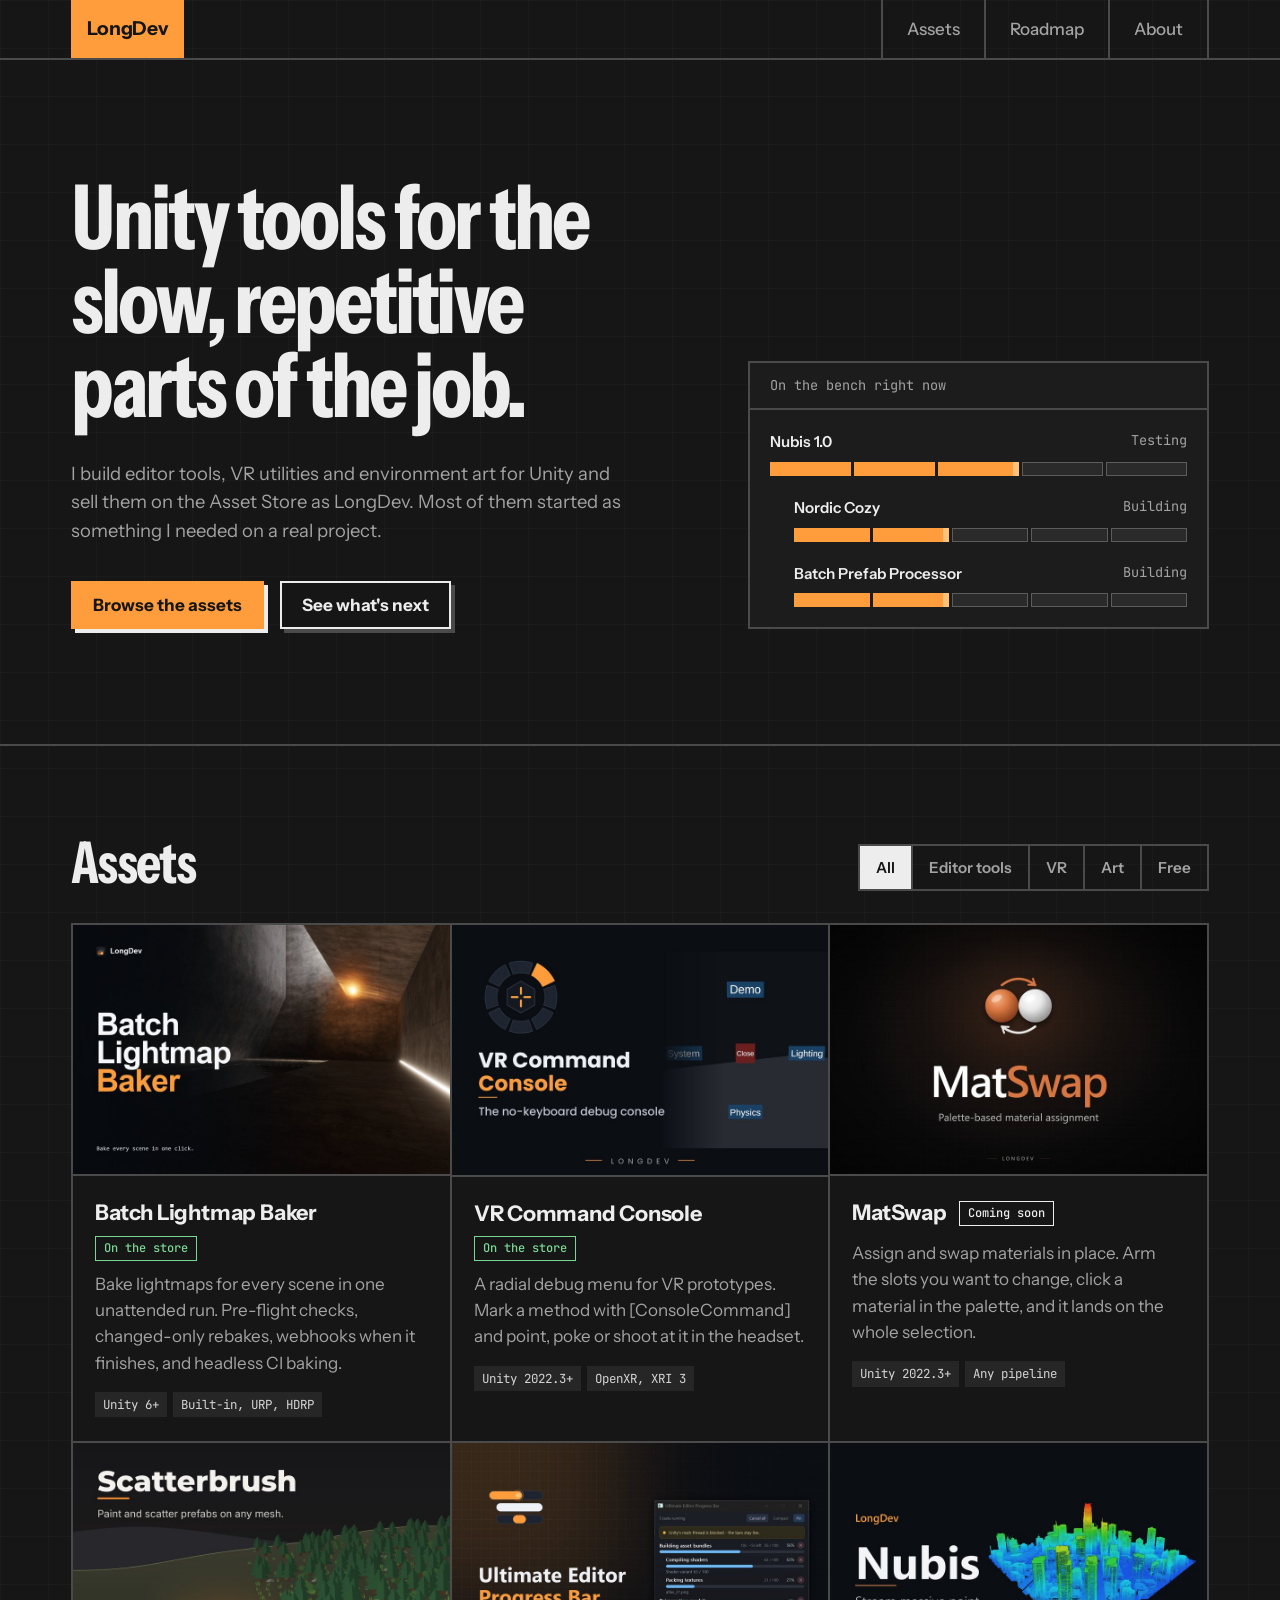
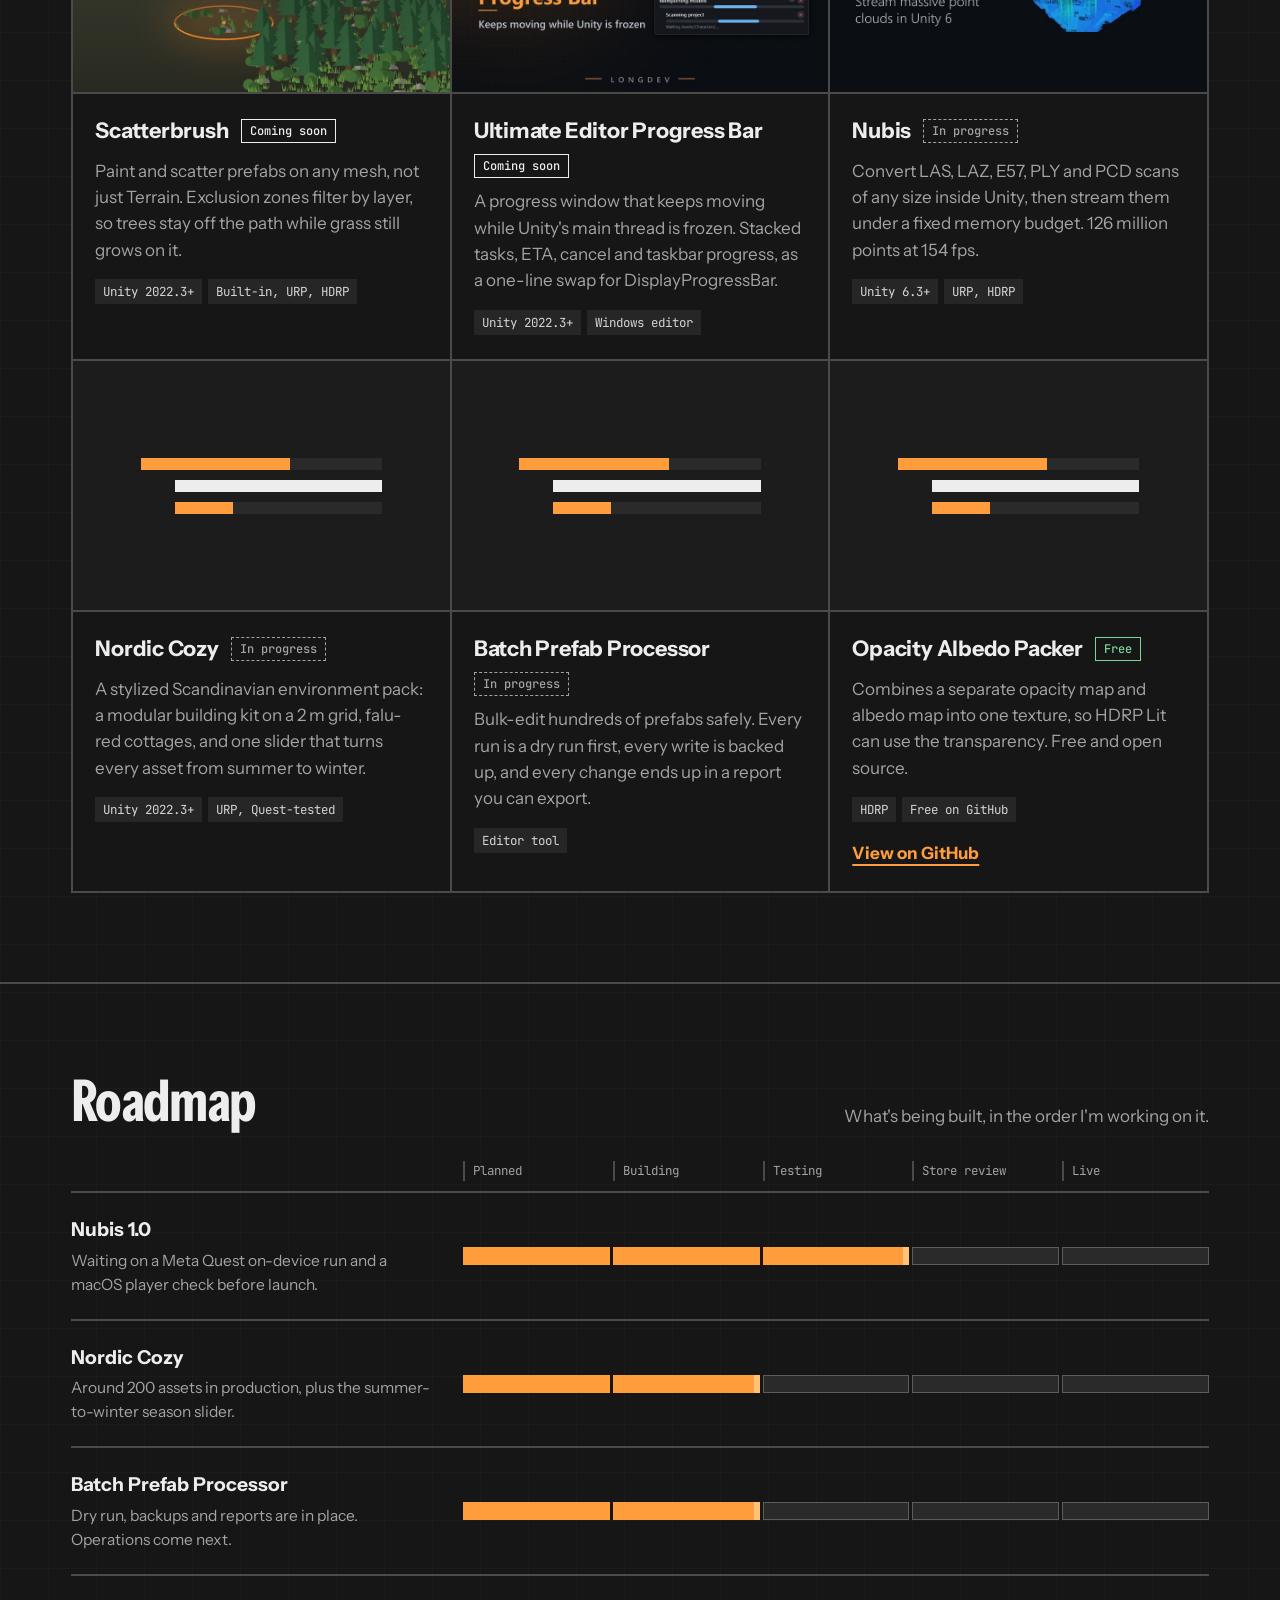
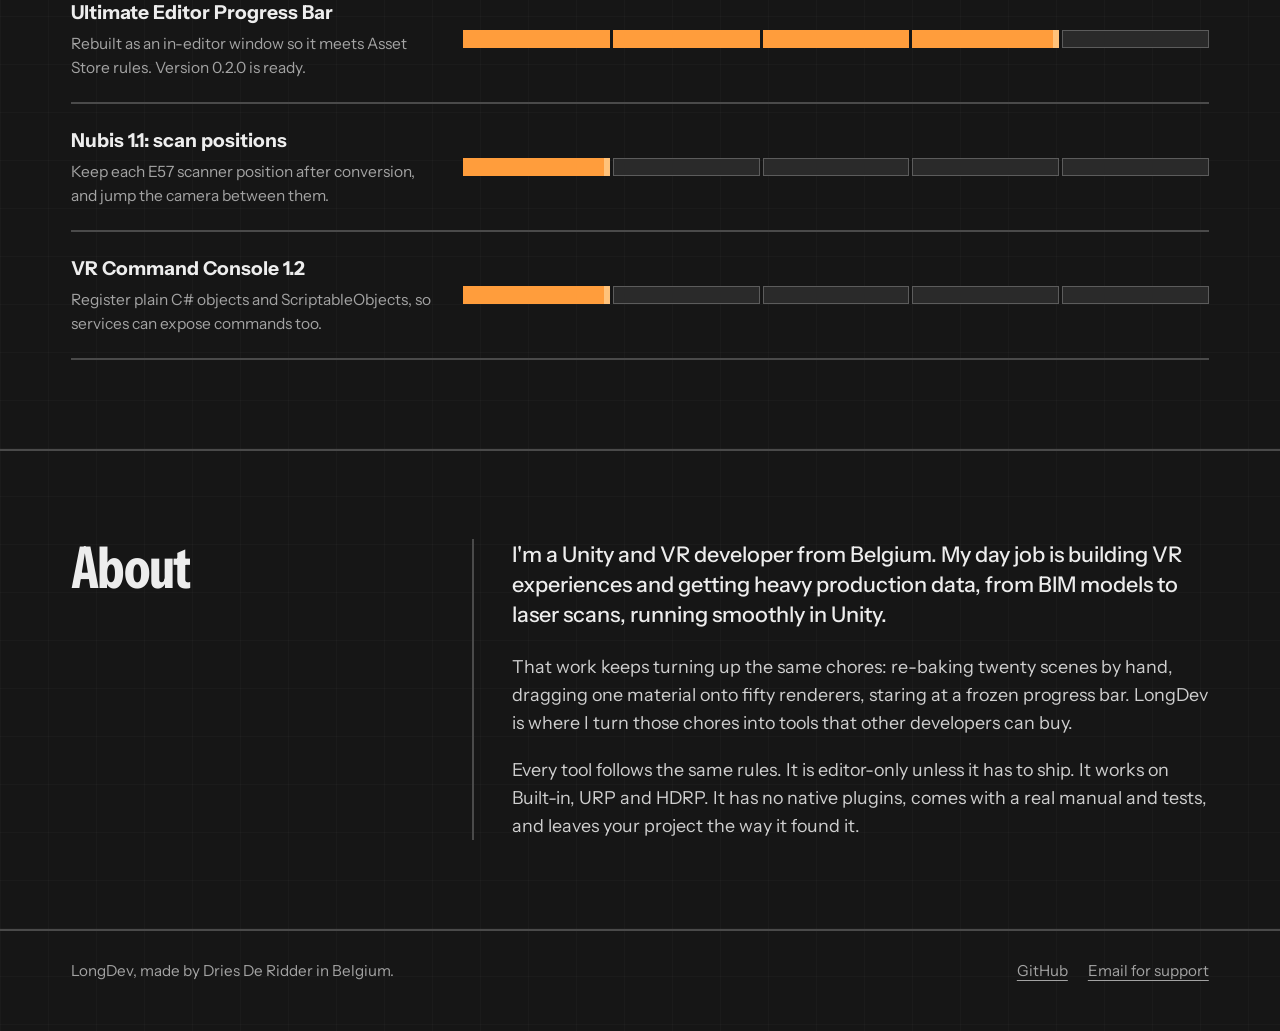
==== index.html @ 0cbc9fb1 "Brutalist restyle: neutral greys, hard edges, fainter grid - Background from blue-black to neutral d" ====
<!doctype html>
<html lang="en">
<head>
  <meta charset="utf-8">
  <meta name="viewport" content="width=device-width, initial-scale=1">
  <title>LongDev, Unity tools by Dries De Ridder</title>
  <meta name="description" content="Unity editor tools, VR utilities and environment art by Dries De Ridder, published on the Unity Asset Store as LongDev.">
  <meta name="theme-color" content="#161616">
  <meta property="og:title" content="LongDev">
  <meta property="og:description" content="Unity tools for the slow, repetitive parts of the job.">
  <meta property="og:image" content="img/batch-lightmap-baker.jpg">
  <link rel="icon" href="favicon.svg" type="image/svg+xml">
  <link rel="preconnect" href="https://fonts.googleapis.com">
  <link rel="preconnect" href="https://fonts.gstatic.com" crossorigin>
  <link href="https://fonts.googleapis.com/css2?family=Instrument+Sans:wdth,wght@75..100,400..700&family=JetBrains+Mono:wght@400;500&display=swap" rel="stylesheet">
  <link rel="stylesheet" href="styles.css">
</head>
<body>
  <a class="skip" href="#assets">Skip to assets</a>

  <header class="top">
    <div class="top-inner">
      <a class="wordmark" href="#">LongDev</a>
      <nav aria-label="Sections">
        <a href="#assets">Assets</a>
        <a href="#roadmap">Roadmap</a>
        <a href="#about">About</a>
      </nav>
    </div>
  </header>

  <main>
    <section class="hero">
      <div class="hero-text">
        <h1 id="tagline"></h1>
        <p class="intro" id="intro"></p>
        <div class="hero-links" id="hero-links"></div>
      </div>
      <figure class="now" aria-labelledby="now-title">
        <figcaption id="now-title">On the bench right now</figcaption>
        <ol class="bars" id="now-bars"></ol>
      </figure>
    </section>

    <section id="assets" class="block">
      <div class="block-head">
        <h2>Assets</h2>
        <div class="filters" role="group" aria-label="Filter assets" id="filters"></div>
      </div>
      <ul class="grid" id="asset-grid"></ul>
    </section>

    <section id="roadmap" class="block">
      <div class="block-head">
        <h2>Roadmap</h2>
        <p class="block-note">What's being built, in the order I'm working on it.</p>
      </div>
      <ol class="stage-scale" id="stage-scale" aria-hidden="true"></ol>
      <ol class="roadmap" id="roadmap-list"></ol>
    </section>

    <section id="about" class="block about">
      <h2>About</h2>
      <div class="about-body" id="about-body"></div>
    </section>
  </main>

  <footer class="foot">
    <div class="foot-inner">
      <p id="foot-text"></p>
      <div id="foot-links" class="foot-links"></div>
    </div>
  </footer>

  <script src="data.js"></script>
  <script src="main.js"></script>
</body>
</html>
---- styles.css ----
/* LongDev — brutalist pass: neutral greys, hard edges, structure you can see.
   Orange is kept for actions and progress only. */
:root {
  color-scheme: dark; /* dark-only by design: the whole LongDev brand is dark */

  --bg: #161616;
  --surface: #1c1c1c;
  --chip: #262626;
  --line: #4a4a4a;      /* structural 2px lines, 2.0:1 */
  --track: #2a2a2a;     /* empty stage segment */
  --seg-edge: #5c5c5c;  /* its outline, 2.7:1 */
  --text: #ededed;      /* 15.5:1 */
  --muted: #a3a3a3;     /* 7.2:1 */
  --orange: #ff9d3c;    /* 8.7:1 */
  --orange-head: #ffc27a;
  --green: #7ad694;

  --font: "Instrument Sans", "Segoe UI", system-ui, sans-serif;
  --mono: "JetBrains Mono", ui-monospace, Consolas, monospace;
  --rule: 2px solid var(--line);
  --measure: 62ch;
  --gutter: clamp(16px, 4vw, 56px);
  --max: 1240px;
}

*, *::before, *::after { box-sizing: border-box; border-radius: 0; }

html { scroll-behavior: smooth; overflow-x: clip; }
@media (prefers-reduced-motion: reduce) { html { scroll-behavior: auto; } }

body {
  margin: 0;
  background-color: var(--bg);
  /* the editor grid, barely there */
  background-image:
    linear-gradient(to right, rgba(255, 255, 255, .022) 1px, transparent 1px),
    linear-gradient(to bottom, rgba(255, 255, 255, .022) 1px, transparent 1px);
  background-size: 48px 48px;
  color: var(--text);
  font-family: var(--font);
  font-size: 1.0625rem;
  line-height: 1.55;
  -webkit-font-smoothing: antialiased;
}

a { color: inherit; }
a:focus-visible, button:focus-visible {
  outline: 3px solid var(--orange);
  outline-offset: 3px;
}

.skip {
  position: absolute; left: -9999px; top: 8px;
  background: var(--orange); color: var(--bg); padding: 8px 12px; font-weight: 700;
}
.skip:focus { left: 8px; z-index: 10; }

/* ---------- header ---------- */
.top {
  border-bottom: var(--rule);
}
.top-inner {
  max-width: var(--max);
  margin: 0 auto;
  padding: 0 var(--gutter);
  display: flex; align-items: stretch; justify-content: space-between;
}
.wordmark {
  display: flex; align-items: center;
  padding: 14px 16px;
  background: var(--orange);
  color: var(--bg);
  font-weight: 700;
  font-size: 1.2rem;
  text-decoration: none;
  letter-spacing: -.01em;
}
.top nav { display: flex; }
.top nav a {
  display: flex; align-items: center;
  padding: 0 clamp(12px, 2.2vw, 24px);
  min-height: 52px;
  border-left: var(--rule);
  text-decoration: none;
  color: var(--muted);
  font-weight: 500;
}
.top nav a:last-child { border-right: var(--rule); }
.top nav a:hover { color: var(--bg); background: var(--text); }

/* ---------- hero ---------- */
.hero {
  max-width: var(--max);
  margin: 0 auto;
  padding: clamp(48px, 9vw, 120px) var(--gutter) clamp(56px, 9vw, 120px);
  display: grid;
  grid-template-columns: minmax(0, 1.3fr) minmax(0, 1fr);
  gap: clamp(32px, 6vw, 88px);
  align-items: end;
}
.hero h1 {
  margin: 0;
  font-size: clamp(2.8rem, 7vw, 6rem);
  line-height: .94;
  font-weight: 700;
  font-stretch: 75%;
  letter-spacing: -.035em;
  max-width: 12ch;
}
.intro {
  margin: 32px 0 0;
  max-width: 46ch;
  color: var(--muted);
  font-size: 1.15rem;
}
.hero-links { display: flex; flex-wrap: wrap; gap: 16px; margin-top: 36px; }

.btn {
  display: inline-flex; align-items: center;
  min-height: 48px;
  padding: 0 20px;
  font-weight: 700;
  text-decoration: none;
  border: 2px solid var(--text);
  color: var(--text);
  background: var(--bg);
  box-shadow: 4px 4px 0 var(--line);
  transition: transform .08s, box-shadow .08s;
}
.btn.primary { background: var(--orange); border-color: var(--orange); color: var(--bg); box-shadow: 4px 4px 0 var(--text); }
.btn:hover { transform: translate(-2px, -2px); box-shadow: 6px 6px 0 var(--line); }
.btn.primary:hover { box-shadow: 6px 6px 0 var(--text); }
.btn:active { transform: translate(4px, 4px); box-shadow: 0 0 0 var(--line); }
@media (prefers-reduced-motion: reduce) { .btn { transition: none; } }

/* "On the bench" panel */
.now {
  margin: 0;
  border: var(--rule);
  background: var(--surface);
}
.now figcaption {
  padding: 12px 20px;
  border-bottom: var(--rule);
  font-family: var(--mono);
  font-size: .85rem;
  color: var(--muted);
}
.bars { list-style: none; margin: 0; padding: 20px; display: grid; gap: 20px; }
.bars li { display: grid; gap: 8px; }
.bars .row { display: flex; justify-content: space-between; gap: 12px; font-size: .95rem; }
.bars .row span:first-child { font-weight: 600; }
.bars .row span:last-child { color: var(--muted); white-space: nowrap; font-family: var(--mono); font-size: .85rem; }
.bars li:nth-child(n+2) { padding-left: 24px; } /* parent + indented children, like the brand mark */

/* continuous bar, placeholder art only */
.track {
  position: relative;
  height: 14px;
  background: var(--track);
  overflow: hidden;
}
.fill {
  position: absolute; inset: 0 auto 0 0;
  width: var(--p, 0%);
  background: var(--orange);
}
.fill.done { background: var(--text); }

/* segmented stage bar: one block per roadmap stage */
.seg {
  display: grid;
  grid-template-columns: repeat(var(--stages, 5), 1fr);
  gap: 3px;
  height: 14px;
}
.seg i {
  position: relative;
  background: var(--track);
  box-shadow: inset 0 0 0 1px var(--seg-edge);
}
.seg i.on { background: var(--orange); box-shadow: none; }
.seg i.current::after { /* the bright head on the stage being worked on */
  content: "";
  position: absolute; right: 0; top: 0; bottom: 0;
  width: 6px;
  background: var(--orange-head);
}
.seg.done i { background: var(--text); }
.seg.done i::after { display: none; }

@media (prefers-reduced-motion: no-preference) {
  /* the one orchestrated moment: hero segments switch on in order */
  .now .seg i.on { animation: seg-on .01s step-end backwards; animation-delay: calc(var(--i) * 160ms + .2s); }
  .now li:nth-child(2) .seg i.on { animation-delay: calc(var(--i) * 160ms + .35s); }
  .now li:nth-child(3) .seg i.on { animation-delay: calc(var(--i) * 160ms + .5s); }
  @keyframes seg-on { from { background: var(--track); box-shadow: inset 0 0 0 1px var(--seg-edge); } }
}

/* ---------- section blocks ---------- */
.block {
  max-width: var(--max);
  margin: 0 auto;
  padding: clamp(48px, 7vw, 96px) var(--gutter);
  position: relative;
}
.block::before { /* full-bleed rule, like the header and footer */
  content: "";
  position: absolute; top: 0; left: 50%;
  width: 100vw; transform: translateX(-50%);
  border-top: var(--rule);
}
.block-head {
  display: flex; flex-wrap: wrap; align-items: end; justify-content: space-between;
  gap: 16px 32px;
  margin-bottom: 32px;
}
.block h2 {
  margin: 0;
  font-size: clamp(2.2rem, 5vw, 3.6rem);
  font-weight: 700;
  font-stretch: 75%;
  letter-spacing: -.03em;
  line-height: 1;
}
.block-note { margin: 0; color: var(--muted); max-width: 46ch; }

/* filters: a segmented row of hard cells */
.filters { display: flex; flex-wrap: wrap; border: var(--rule); }
.filters button {
  font: inherit; font-size: .95rem; font-weight: 600;
  color: var(--muted);
  background: transparent;
  border: 0;
  border-left: var(--rule);
  padding: 10px 16px;
  cursor: pointer;
}
.filters button:first-child { border-left: 0; }
.filters button:hover { color: var(--text); background: var(--surface); }
.filters button[aria-pressed="true"] { color: var(--bg); background: var(--text); }

/* ---------- asset grid: one table of cells with shared lines ---------- */
.grid {
  list-style: none; margin: 0; padding: 0;
  display: grid;
  grid-template-columns: repeat(auto-fill, minmax(min(100%, 340px), 1fr));
  border-top: var(--rule);
  border-left: var(--rule);
}
.asset {
  display: flex; flex-direction: column;
  border-right: var(--rule);
  border-bottom: var(--rule);
  background: var(--bg);
}
.asset[hidden] { display: none; }
.shot {
  aspect-ratio: 3 / 2;
  overflow: hidden;
  border-bottom: var(--rule);
  background: var(--surface);
}
.shot img { width: 100%; height: 100%; object-fit: cover; display: block; }

.shot.blank {
  display: grid; grid-template-columns: 1fr; align-content: center; gap: 10px;
  padding: 0 18%;
}
.shot.blank .track { height: 12px; }
.shot.blank .track:nth-child(n+2) { margin-left: 14%; }

.asset-body { padding: 20px 22px 24px; display: flex; flex-direction: column; flex: 1; }
.asset h3 {
  margin: 0;
  font-size: 1.35rem;
  font-weight: 700;
  letter-spacing: -.01em;
  display: flex; flex-wrap: wrap; align-items: center; gap: 6px 12px;
}
.status {
  font-family: var(--mono);
  font-size: .75rem; font-weight: 500; letter-spacing: 0;
  padding: 2px 8px;
  border: 1.5px solid currentColor;
}
.status.live, .status.free { color: var(--green); }
.status.soon { color: var(--text); }
.status.building { color: var(--muted); border-style: dashed; }

.asset p { margin: 10px 0 0; color: var(--muted); max-width: var(--measure); }
.facts { list-style: none; margin: 16px 0 0; padding: 0; display: flex; flex-wrap: wrap; gap: 6px; }
.facts li {
  font-family: var(--mono);
  font-size: .78rem;
  padding: 3px 8px;
  background: var(--chip);
  color: #d4d4d4;
}
.asset .go {
  margin-top: auto;
  padding-top: 18px;
  align-self: flex-start;
  color: var(--orange);
  font-weight: 700;
  text-decoration: underline;
  text-decoration-thickness: 2px;
  text-underline-offset: 5px;
}
.asset .go:hover { color: var(--orange-head); }

/* ---------- roadmap ---------- */
.stage-scale, .roadmap { list-style: none; margin: 0; padding: 0; }
.stage-scale {
  display: grid;
  grid-template-columns: repeat(var(--stages, 5), 1fr);
  gap: 3px; /* matches .seg so labels sit over their blocks */
  margin-left: calc(min(34%, 360px) + 32px);
  margin-bottom: 10px;
  font-family: var(--mono);
  color: var(--muted);
  font-size: .78rem;
}
.stage-scale li { border-left: var(--rule); padding-left: 8px; }

.roadmap { border-top: var(--rule); }
.roadmap li {
  display: grid;
  grid-template-columns: min(34%, 360px) 1fr;
  gap: 8px 32px;
  align-items: center;
  padding: 22px 0;
  border-bottom: var(--rule);
}
.roadmap h3 { margin: 0; font-size: 1.2rem; font-weight: 700; }
.roadmap p { margin: 4px 0 0; color: var(--muted); font-size: .97rem; max-width: 48ch; }
.roadmap .stage-label { display: none; font-family: var(--mono); color: var(--orange); font-size: .85rem; }
.roadmap .seg { height: 18px; }

/* ---------- about ---------- */
.about { display: grid; grid-template-columns: minmax(0, 1fr) minmax(0, 2fr); gap: 32px; }
.about-body { border-left: var(--rule); padding-left: clamp(20px, 3vw, 40px); }
.about-body p { margin: 0 0 1.1em; max-width: var(--measure); color: #cfcfcf; font-size: 1.12rem; }
.about-body p:first-child { color: var(--text); font-size: 1.35rem; line-height: 1.4; font-weight: 500; }
.about-body p:last-child { margin-bottom: 0; }

/* ---------- footer ---------- */
.foot { border-top: var(--rule); }
.foot-inner {
  max-width: var(--max);
  margin: 0 auto;
  padding: 28px var(--gutter) 48px;
  display: flex; flex-wrap: wrap; justify-content: space-between; gap: 16px;
  color: var(--muted); font-size: .95rem;
}
.foot p { margin: 0; }
.foot-links { display: flex; flex-wrap: wrap; gap: 20px; }
.foot-links a { text-decoration: underline; text-underline-offset: 4px; }
.foot-links a:hover { color: var(--text); }

/* ---------- small screens ---------- */
@media (max-width: 860px) {
  .hero { grid-template-columns: 1fr; align-items: start; }
  .about { grid-template-columns: 1fr; gap: 20px; }
  .about-body { border-left: 0; padding-left: 0; }
  .stage-scale { display: none; }
  .roadmap li { grid-template-columns: 1fr; }
  .roadmap .stage-label { display: block; margin-bottom: 6px; }
  .filters button { min-height: 44px; }
}
@media (max-width: 520px) {
  .wordmark { font-size: 1.05rem; }
  .top nav a { padding: 0 10px; font-size: .95rem; }
  .bars { padding: 16px; }
}

/* Increase Contrast */
@media (prefers-contrast: more) {
  :root {
    --line: #7a7a7a;      /* 4.2:1 */
    --seg-edge: #7a7a7a;
    --track: #333333;
    --muted: #c2c2c2;
  }
}
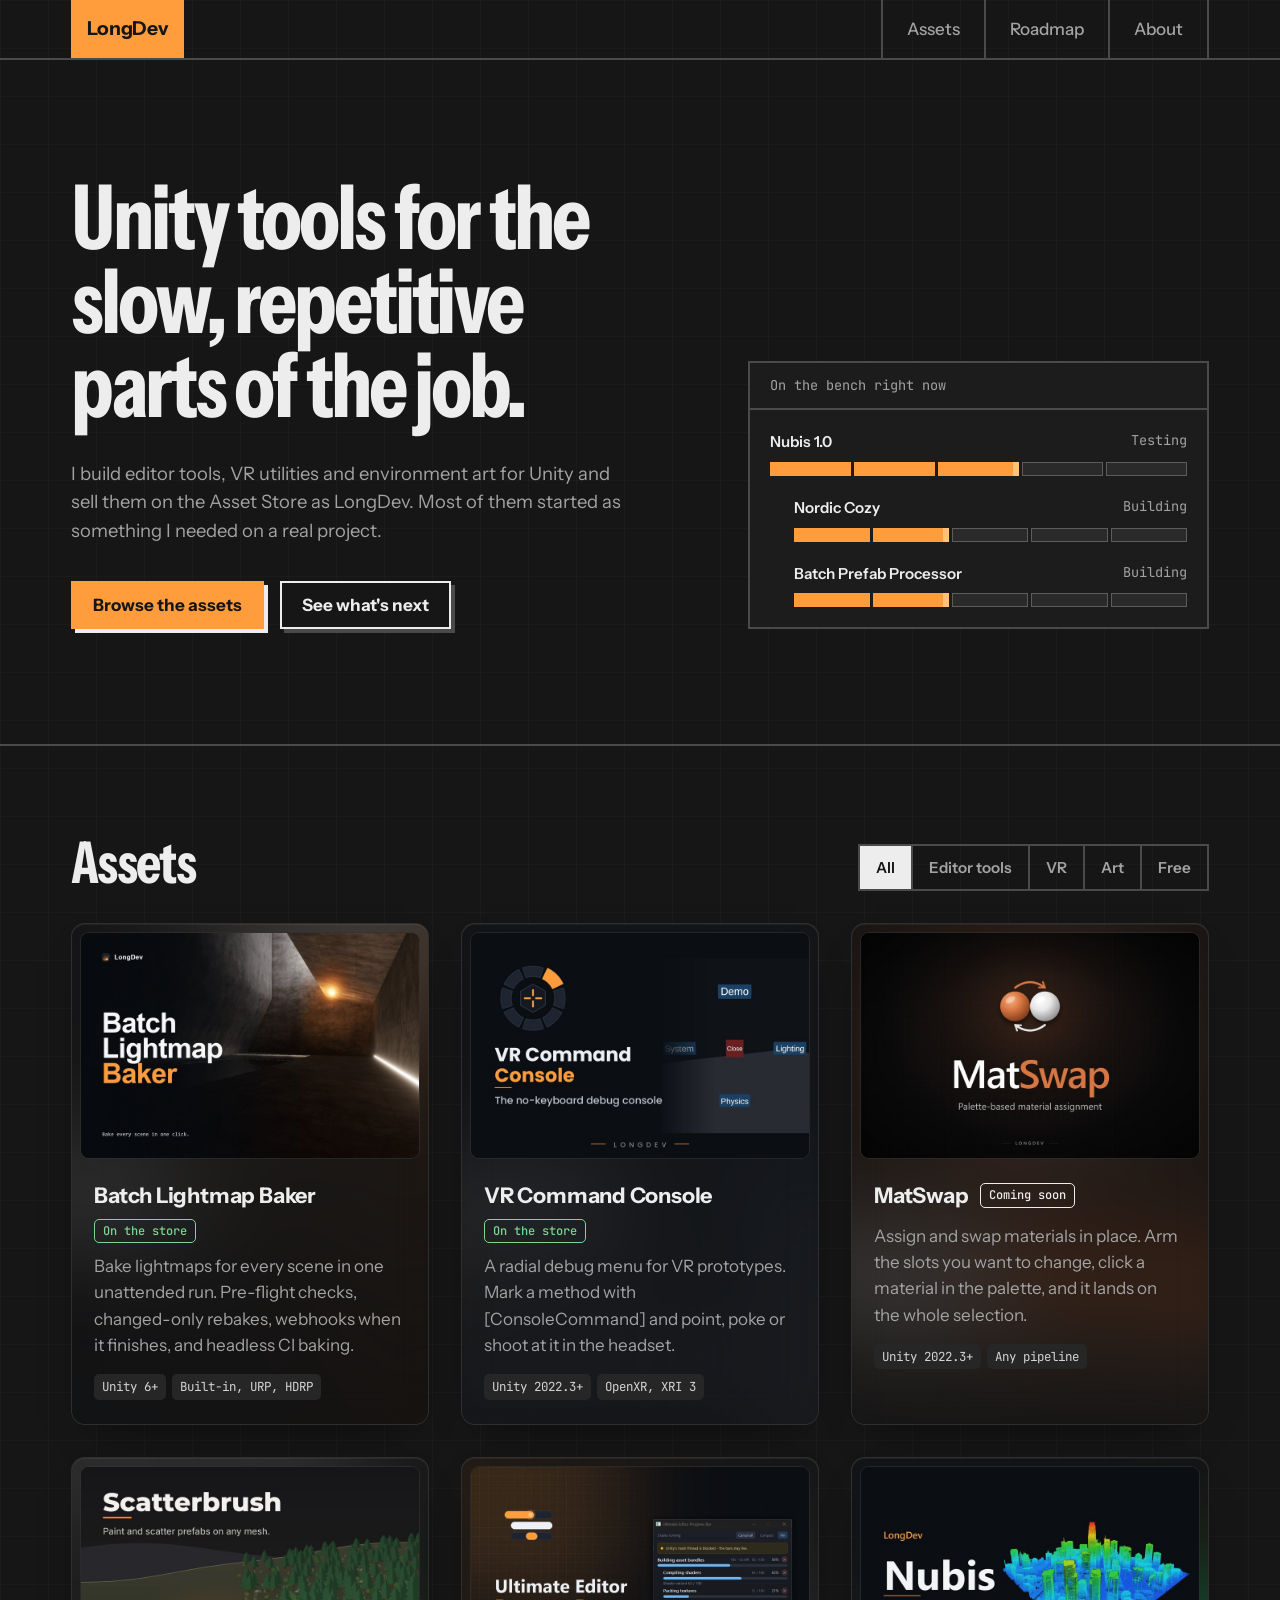
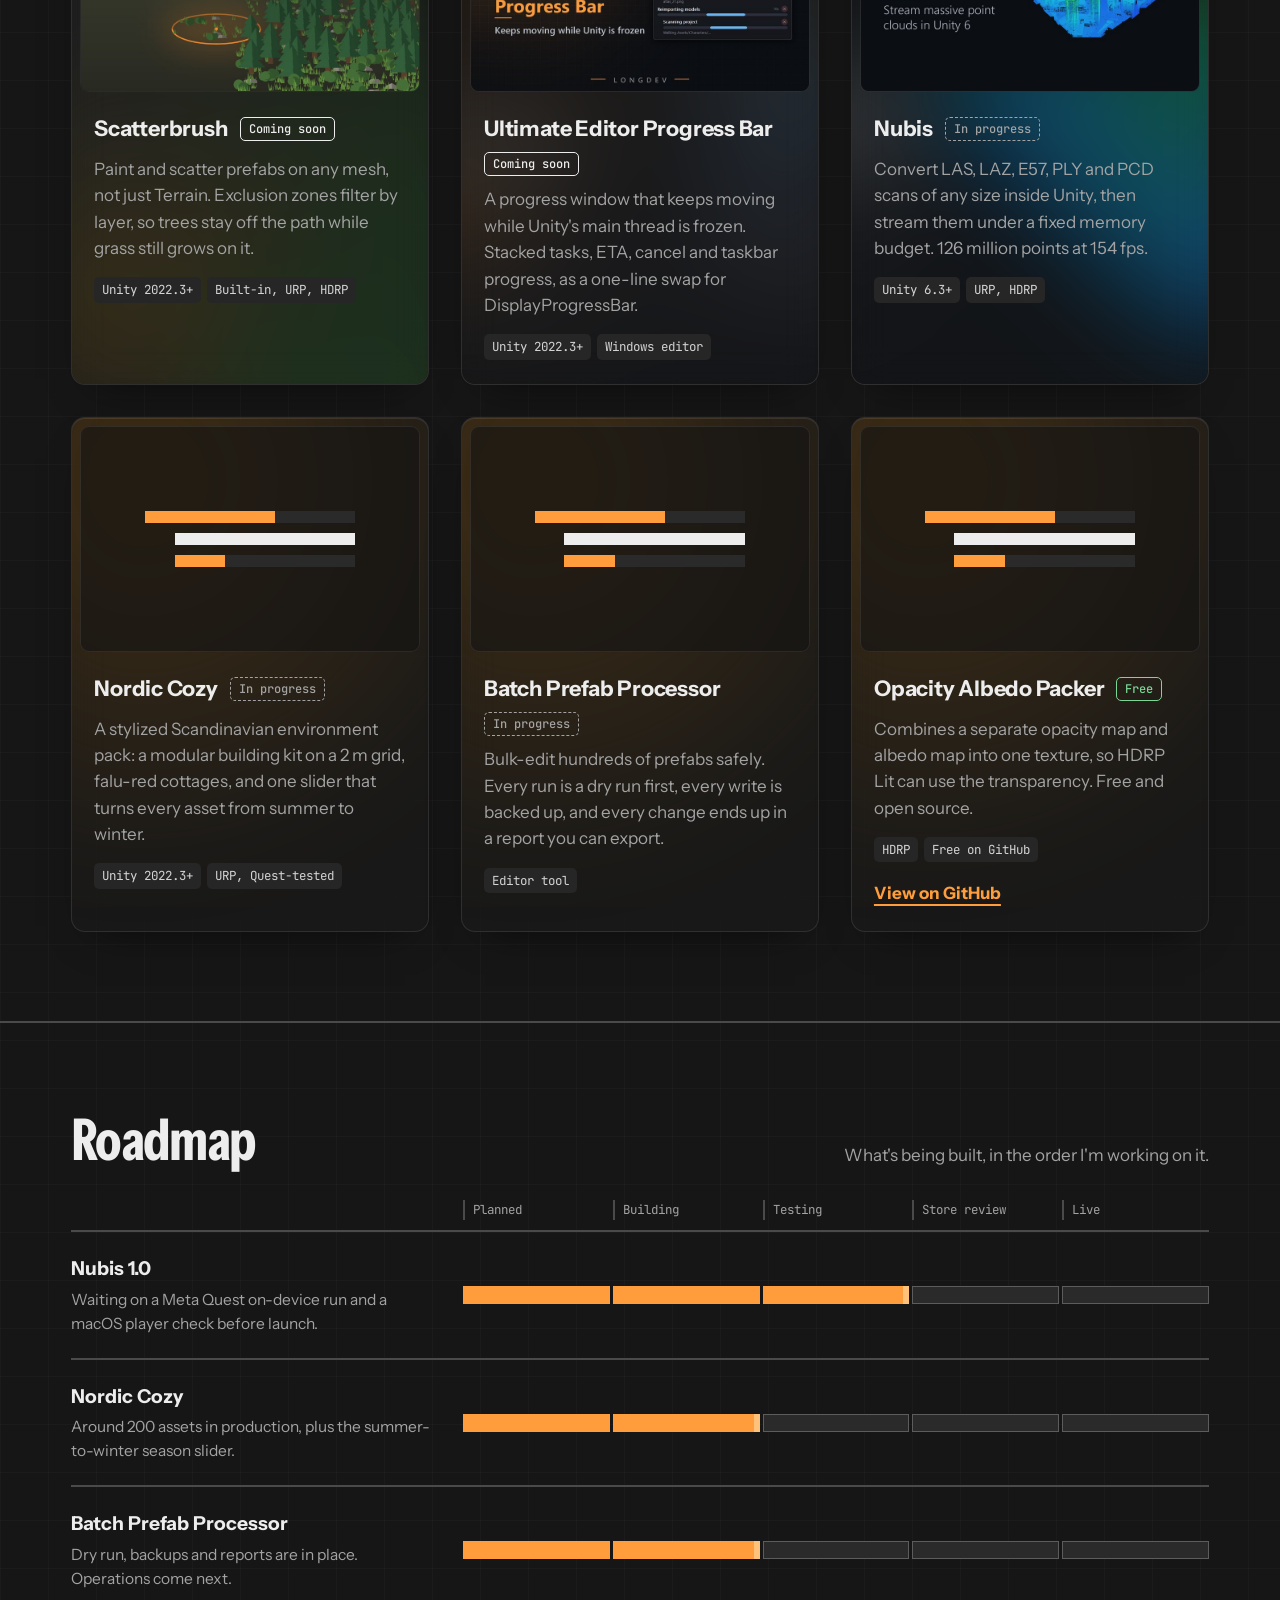
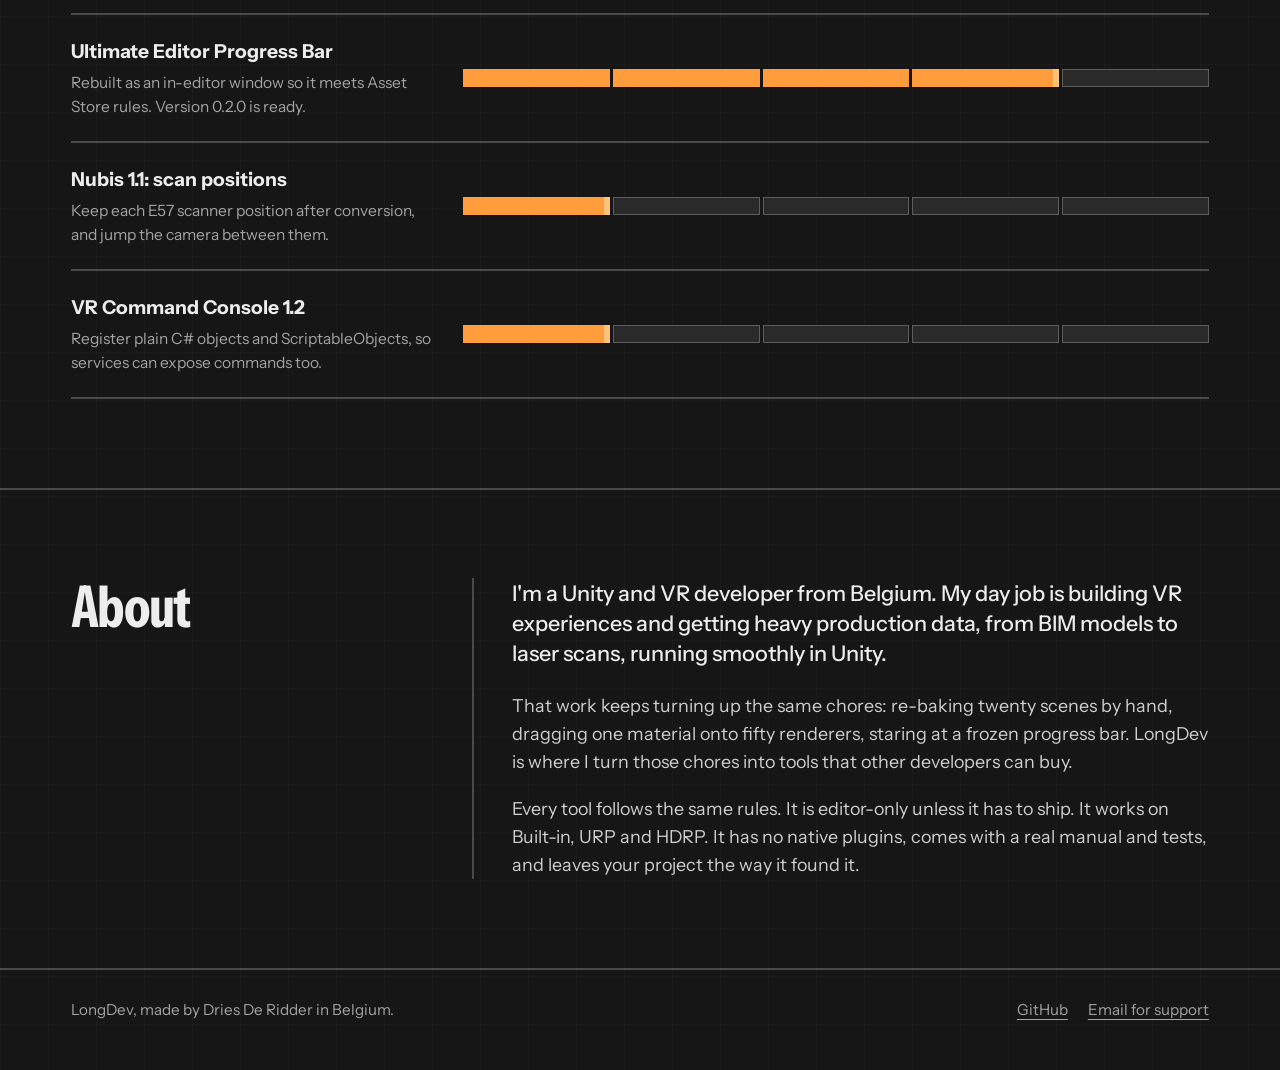
==== commit 12257e45: "Move to custom domain longdev-assets.com Adds the CNAME file, canonical URL and absolute Open Graph " ====
--- a/index.html
+++ b/index.html
@@ -8,7 +8,11 @@
   <meta name="theme-color" content="#161616">
   <meta property="og:title" content="LongDev">
   <meta property="og:description" content="Unity tools for the slow, repetitive parts of the job.">
-  <meta property="og:image" content="img/batch-lightmap-baker.jpg">
+  <meta property="og:type" content="website">
+  <meta property="og:url" content="https://longdev-assets.com/">
+  <meta property="og:image" content="https://longdev-assets.com/img/batch-lightmap-baker.jpg">
+  <meta name="twitter:card" content="summary_large_image">
+  <link rel="canonical" href="https://longdev-assets.com/">
   <link rel="icon" href="favicon.svg" type="image/svg+xml">
   <link rel="preconnect" href="https://fonts.googleapis.com">
   <link rel="preconnect" href="https://fonts.gstatic.com" crossorigin>
--- a/styles.css
+++ b/styles.css
@@ -240,26 +240,53 @@
 .filters button:hover { color: var(--text); background: var(--surface); }
 .filters button[aria-pressed="true"] { color: var(--bg); background: var(--text); }
 
-/* ---------- asset grid: one table of cells with shared lines ---------- */
+/* ---------- asset grid: glass cards with room between them ---------- */
 .grid {
   list-style: none; margin: 0; padding: 0;
   display: grid;
   grid-template-columns: repeat(auto-fill, minmax(min(100%, 340px), 1fr));
-  border-top: var(--rule);
-  border-left: var(--rule);
+  gap: clamp(20px, 2.6vw, 32px);
 }
 .asset {
+  position: relative;
+  isolation: isolate;
+  overflow: hidden;
   display: flex; flex-direction: column;
-  border-right: var(--rule);
-  border-bottom: var(--rule);
-  background: var(--bg);
-}
+  border-radius: 14px;
+  border: 1px solid rgba(255, 255, 255, .10);
+  background: rgba(28, 28, 28, .55);
+  -webkit-backdrop-filter: blur(18px) saturate(1.2);
+  backdrop-filter: blur(18px) saturate(1.2);
+  box-shadow:
+    inset 0 1px 0 rgba(255, 255, 255, .09),   /* lit top edge */
+    0 18px 40px -24px rgba(0, 0, 0, .7);
+}
+/* the glass picks up colour from the card's own art, blurred behind it */
+.asset::before {
+  content: "";
+  position: absolute; inset: -25%;
+  z-index: -1;
+  background: var(--art, radial-gradient(circle at 30% 25%, rgba(255, 157, 60, .45), transparent 60%)) center / cover no-repeat;
+  filter: blur(56px) saturate(1.5);
+  opacity: .4;
+}
+.asset .status, .asset .facts li { border-radius: 5px; }
 .asset[hidden] { display: none; }
 .shot {
   aspect-ratio: 3 / 2;
   overflow: hidden;
-  border-bottom: var(--rule);
-  background: var(--surface);
+  margin: 8px 8px 0;
+  border-radius: 9px;
+  border: 1px solid rgba(255, 255, 255, .08);
+  background: rgba(20, 20, 20, .6);
+}
+
+@media (prefers-reduced-transparency: reduce) {
+  .asset { background: var(--surface); -webkit-backdrop-filter: none; backdrop-filter: none; }
+  .asset::before { display: none; }
+}
+@media (prefers-contrast: more) {
+  .asset { border-color: var(--line); }
 }
 .shot img { width: 100%; height: 100%; object-fit: cover; display: block; }
 
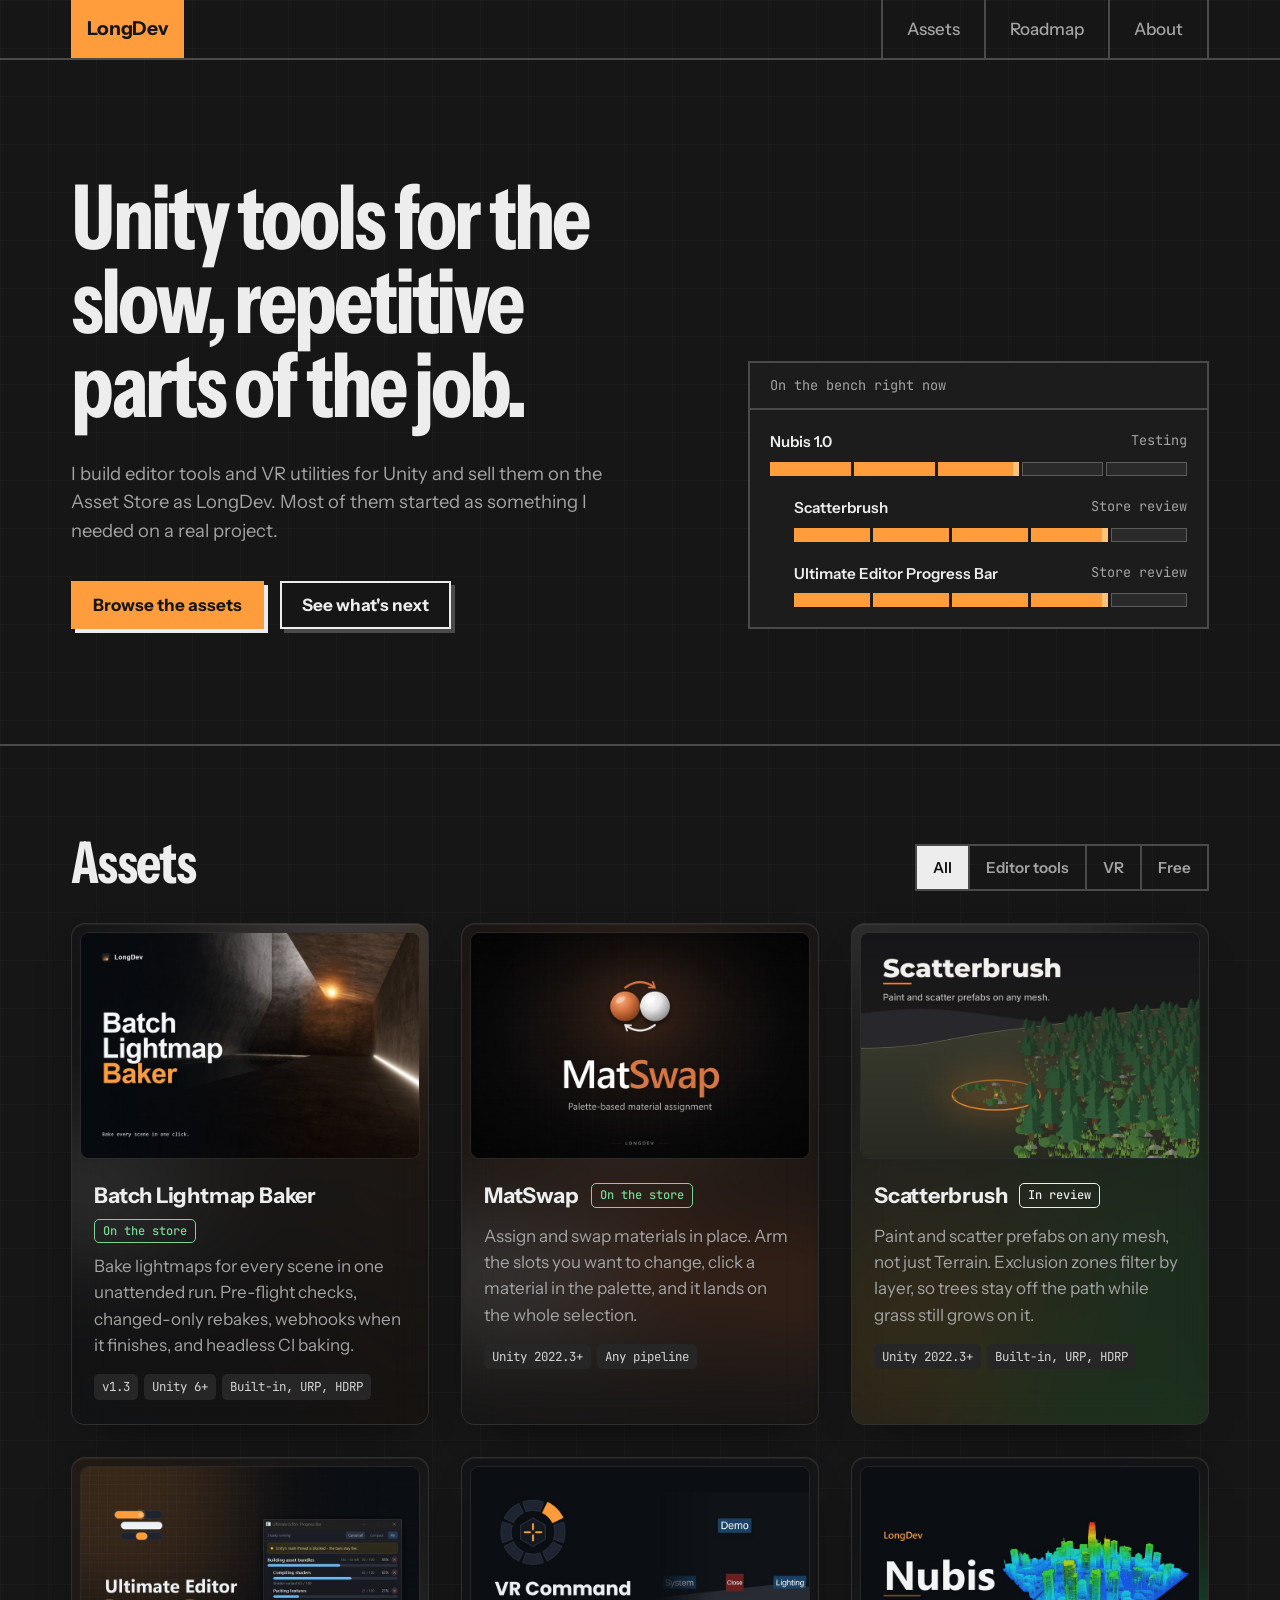
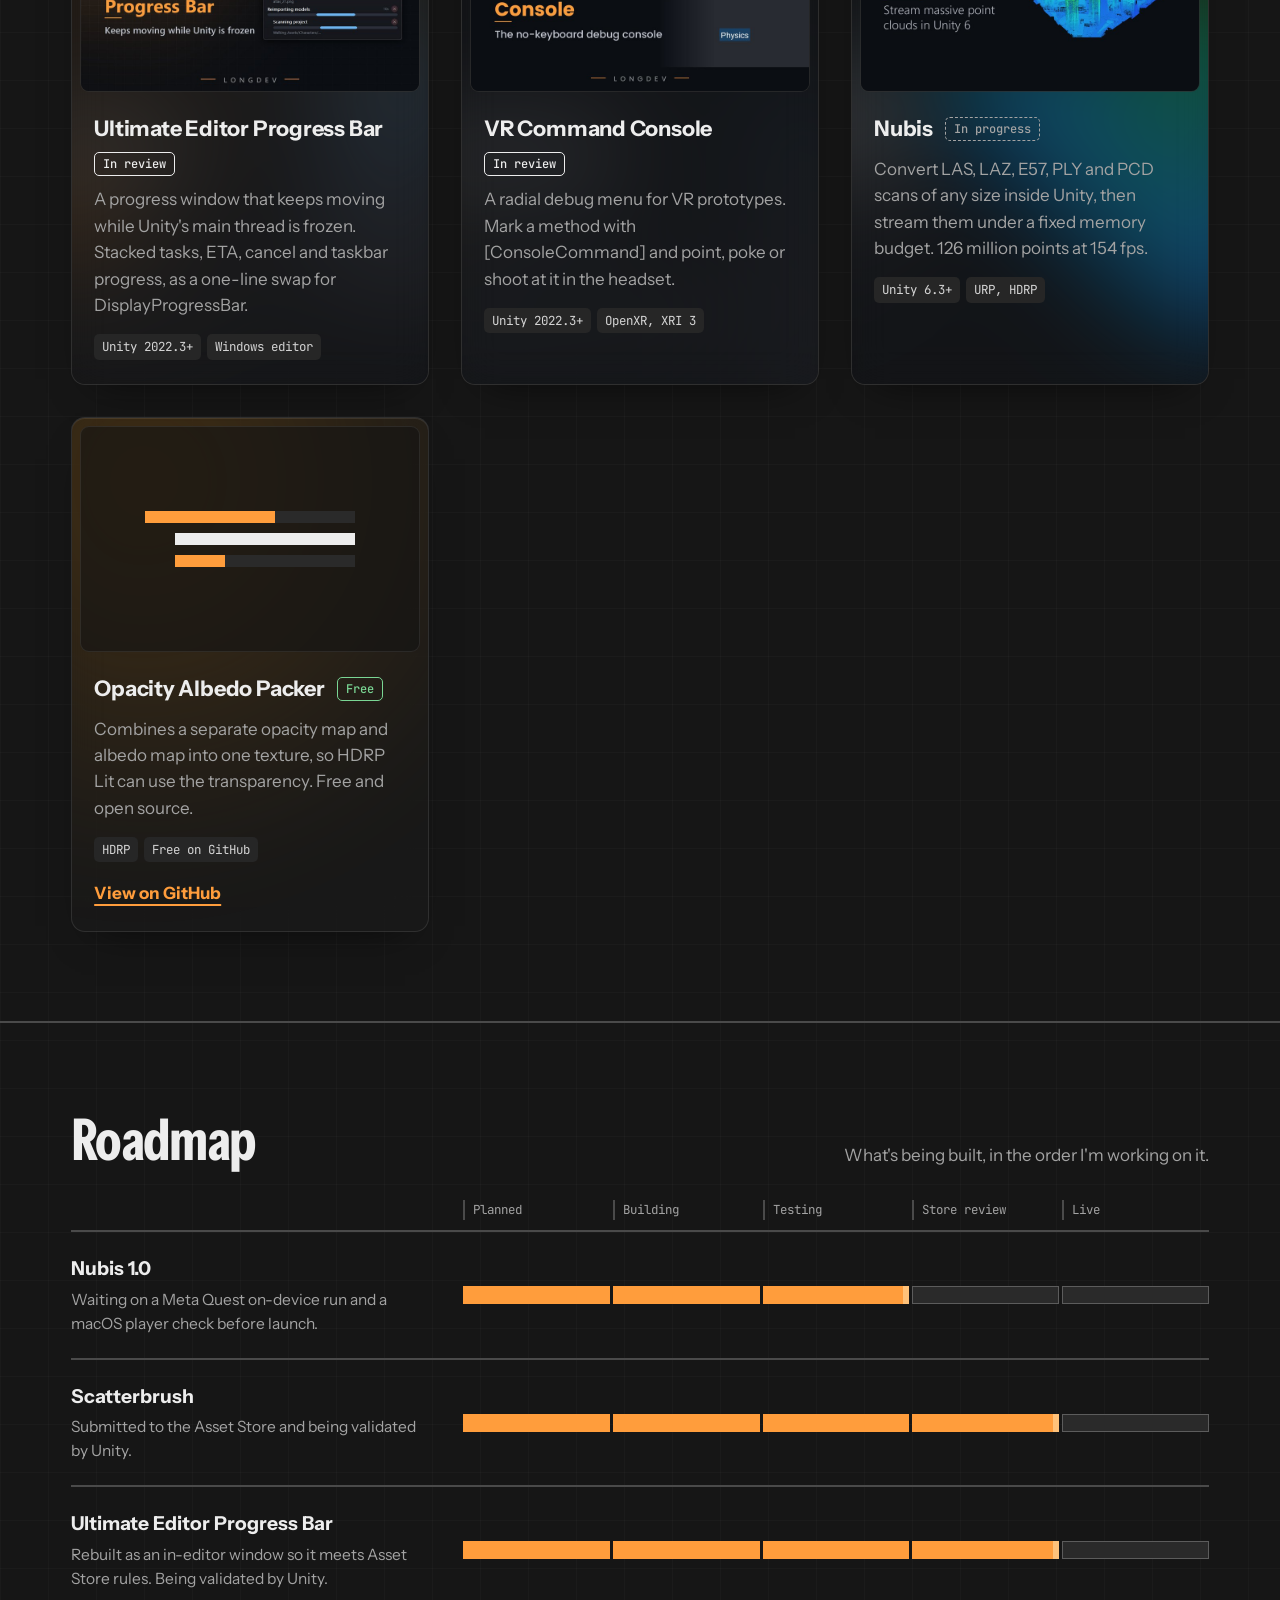
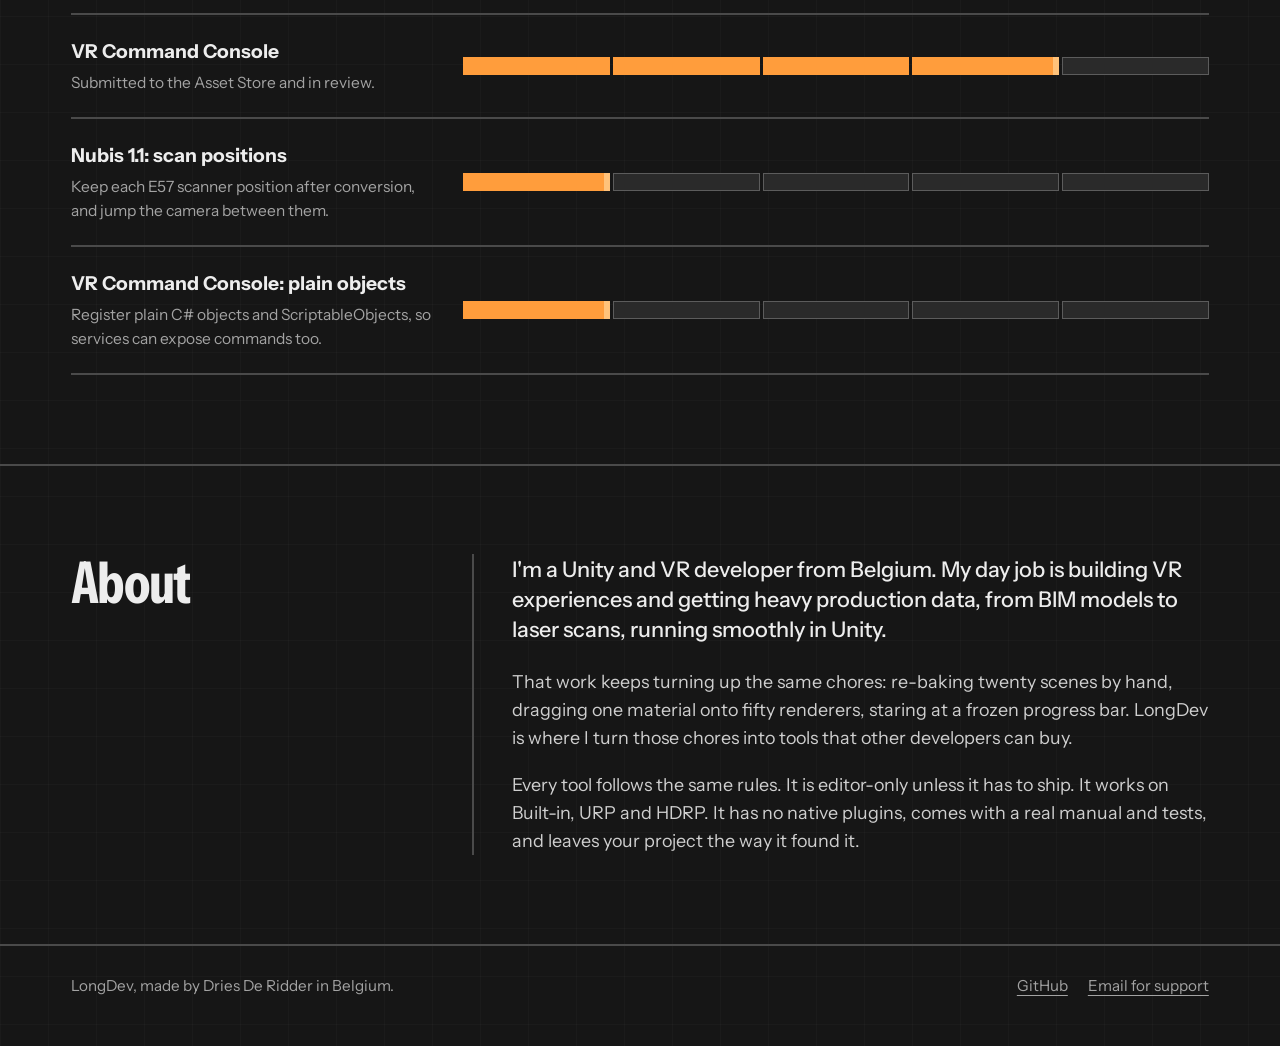
==== commit 8e8a14be: "Update asset statuses; drop Nordic Cozy and Batch Prefab Processor - MatSwap live; Batch Lightmap Ba" ====
--- a/index.html
+++ b/index.html
@@ -4,7 +4,7 @@
   <meta charset="utf-8">
   <meta name="viewport" content="width=device-width, initial-scale=1">
   <title>LongDev, Unity tools by Dries De Ridder</title>
-  <meta name="description" content="Unity editor tools, VR utilities and environment art by Dries De Ridder, published on the Unity Asset Store as LongDev.">
+  <meta name="description" content="Unity editor tools and VR utilities by Dries De Ridder, published on the Unity Asset Store as LongDev.">
   <meta name="theme-color" content="#161616">
   <meta property="og:title" content="LongDev">
   <meta property="og:description" content="Unity tools for the slow, repetitive parts of the job.">
--- a/styles.css
+++ b/styles.css
@@ -312,7 +312,7 @@
   border: 1.5px solid currentColor;
 }
 .status.live, .status.free { color: var(--green); }
-.status.soon { color: var(--text); }
+.status.soon, .status.review { color: var(--text); }
 .status.building { color: var(--muted); border-style: dashed; }
 
 .asset p { margin: 10px 0 0; color: var(--muted); max-width: var(--measure); }
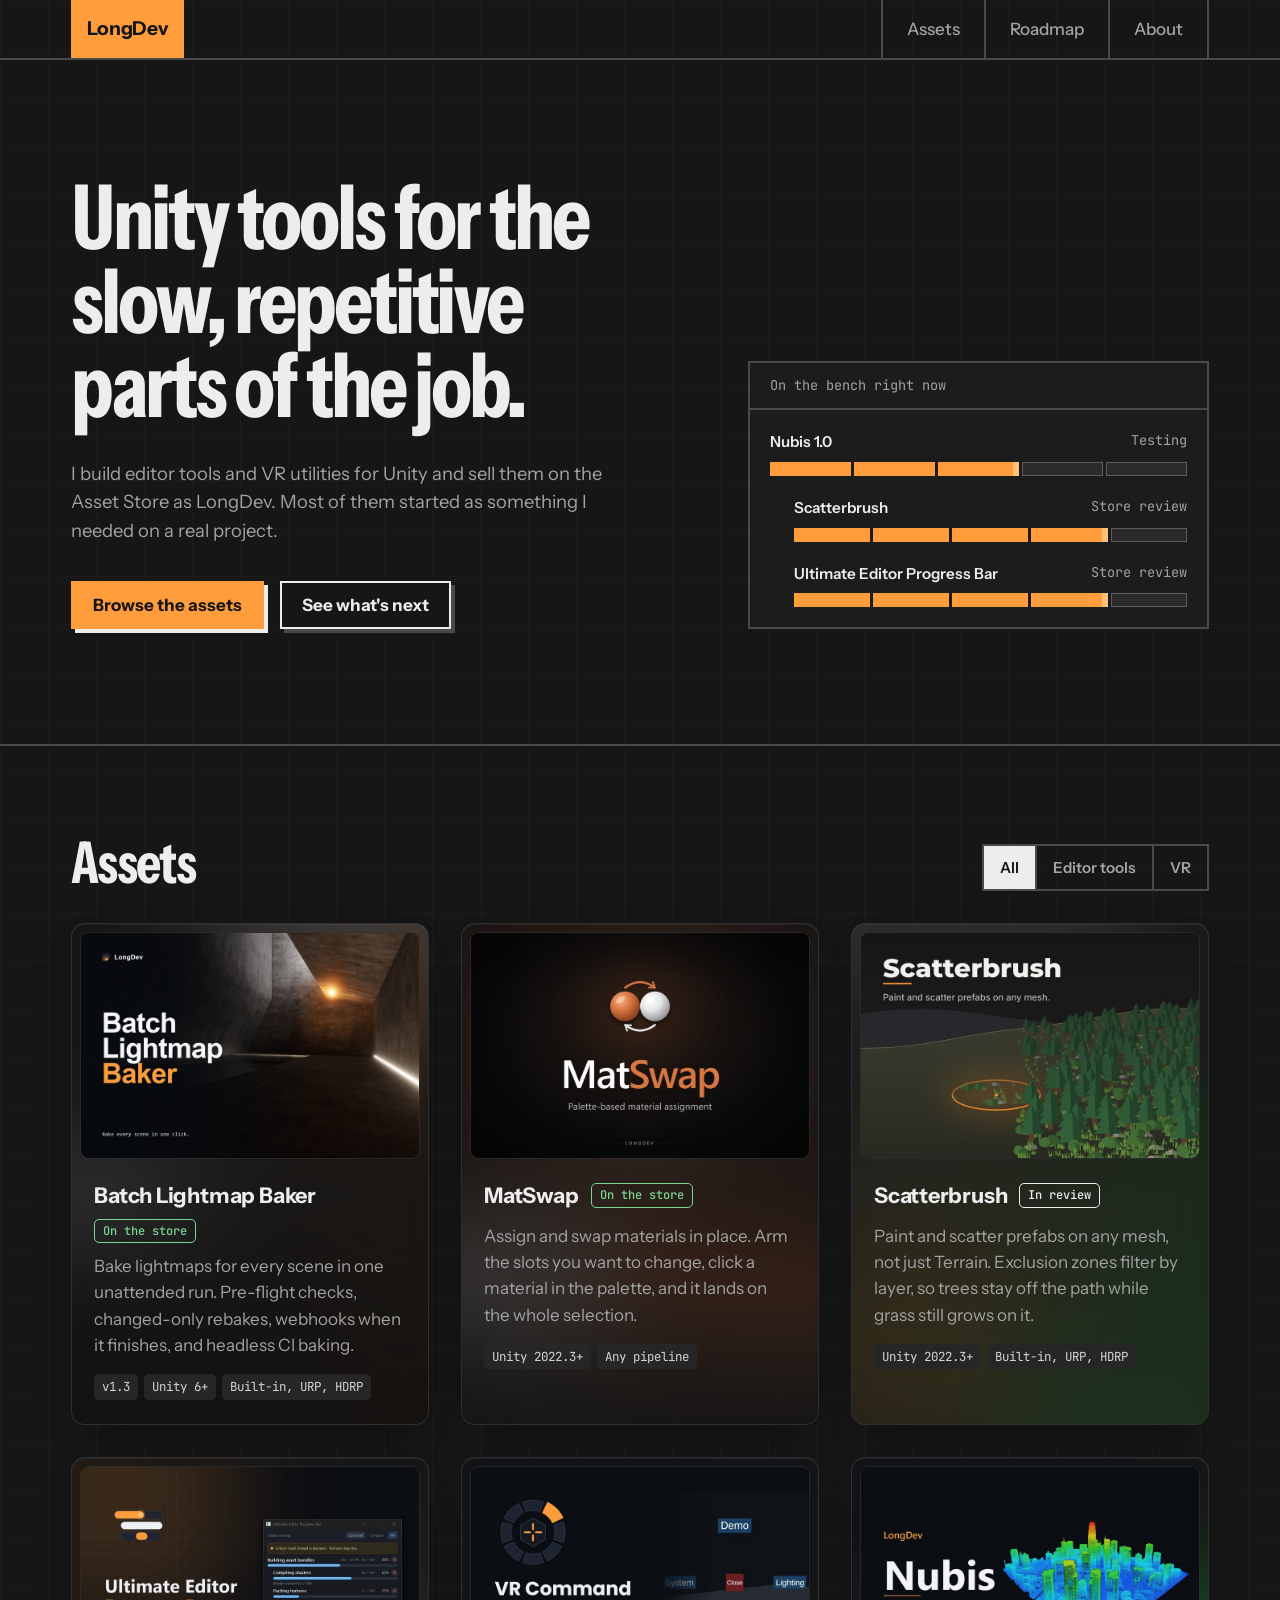
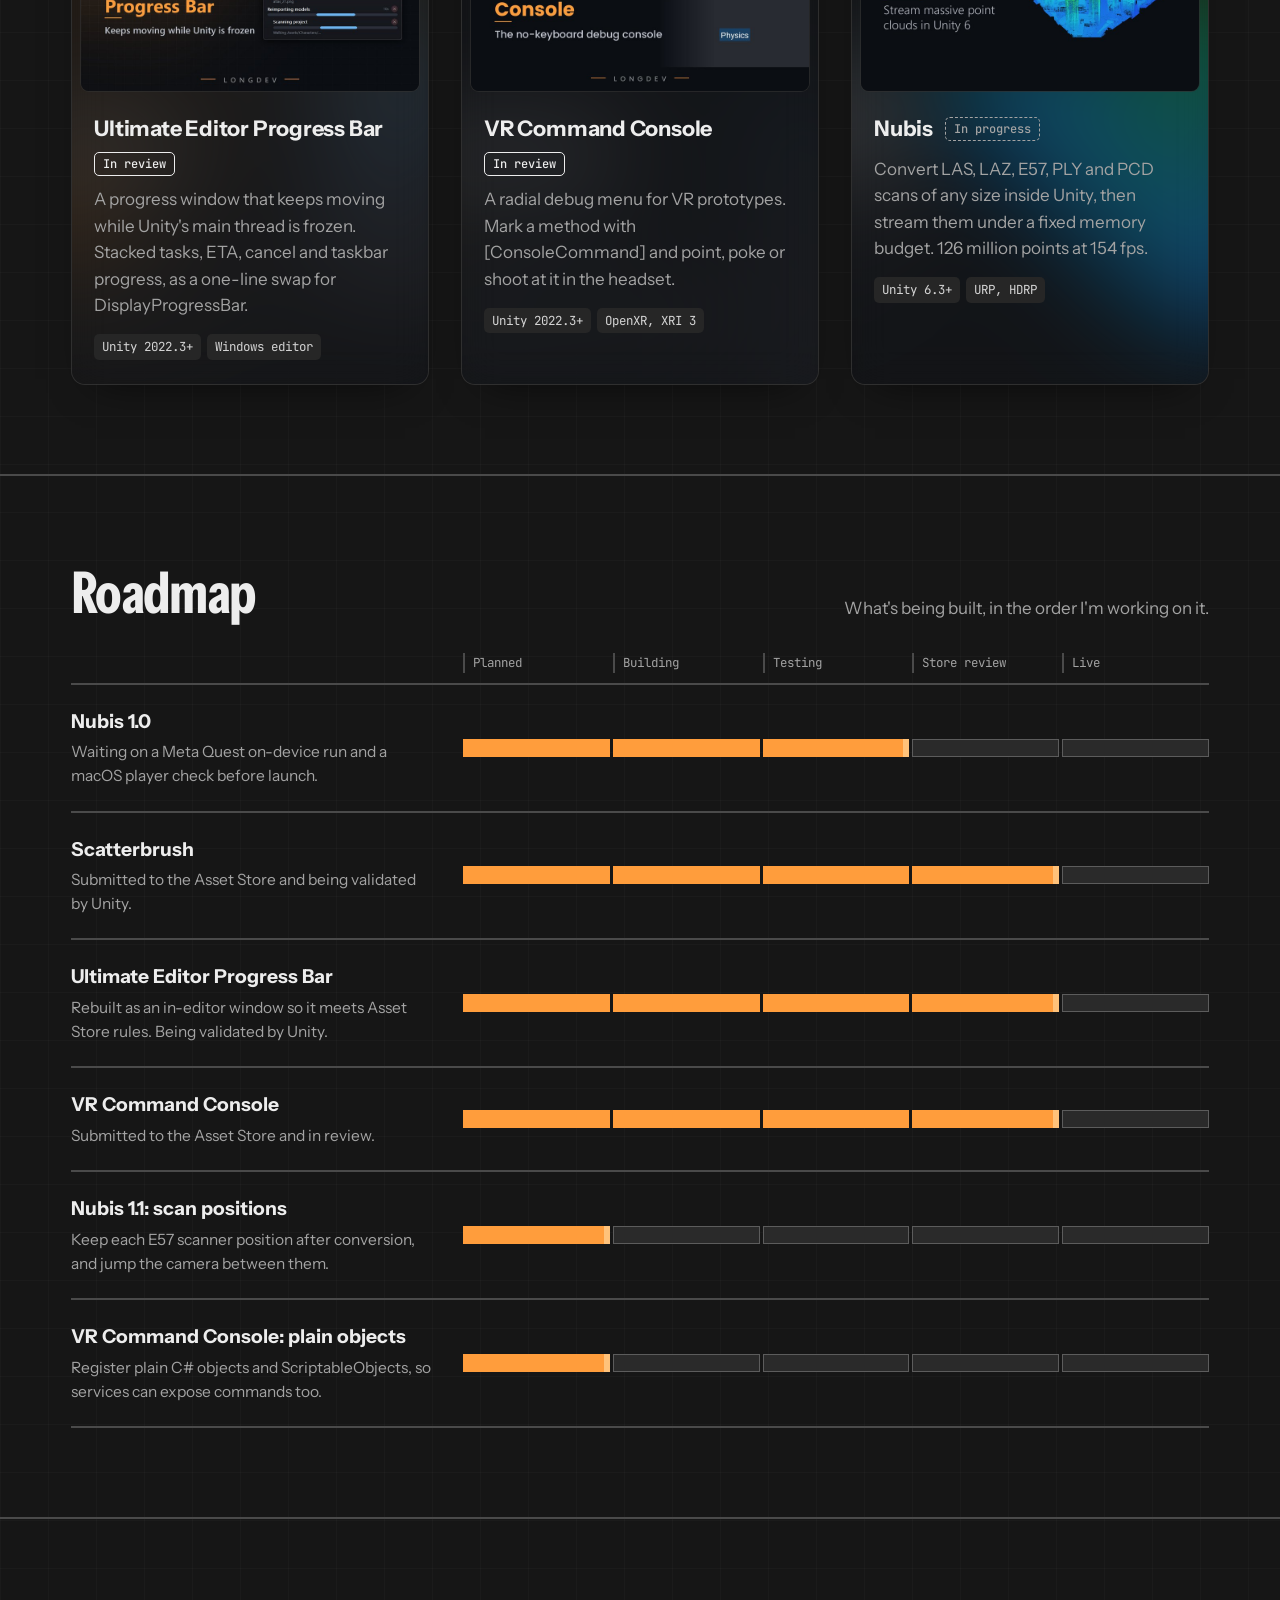
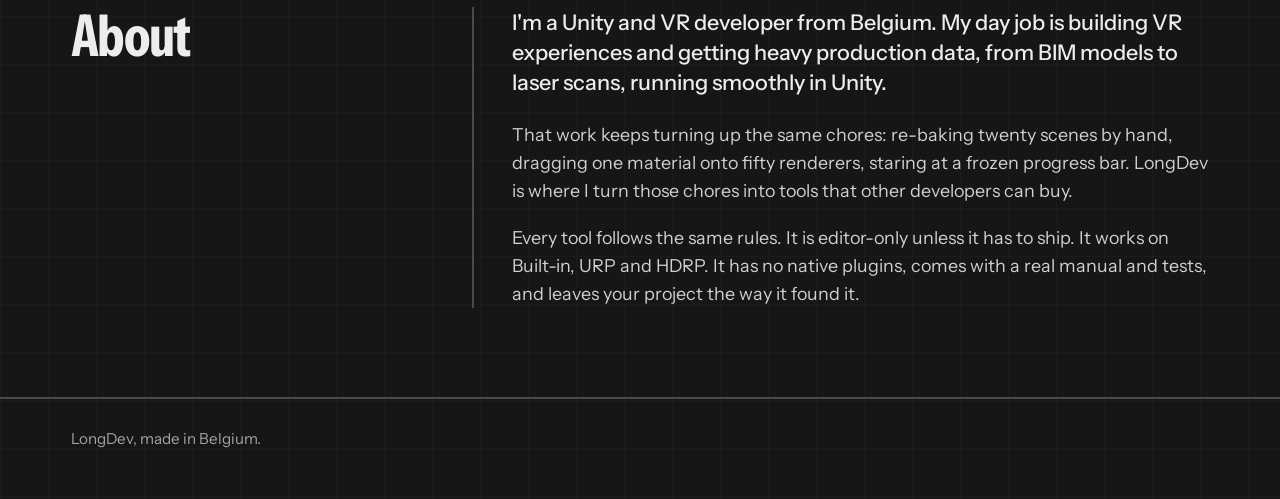
==== commit b61ca65e: "Remove personal name from the site Title, meta description, footer, support email and GitHub links n" ====
--- a/index.html
+++ b/index.html
@@ -3,8 +3,8 @@
 <head>
   <meta charset="utf-8">
   <meta name="viewport" content="width=device-width, initial-scale=1">
-  <title>LongDev, Unity tools by Dries De Ridder</title>
-  <meta name="description" content="Unity editor tools and VR utilities by Dries De Ridder, published on the Unity Asset Store as LongDev.">
+  <title>LongDev: Unity editor tools</title>
+  <meta name="description" content="Unity editor tools and VR utilities, published on the Unity Asset Store as LongDev.">
   <meta name="theme-color" content="#161616">
   <meta property="og:title" content="LongDev">
   <meta property="og:description" content="Unity tools for the slow, repetitive parts of the job.">
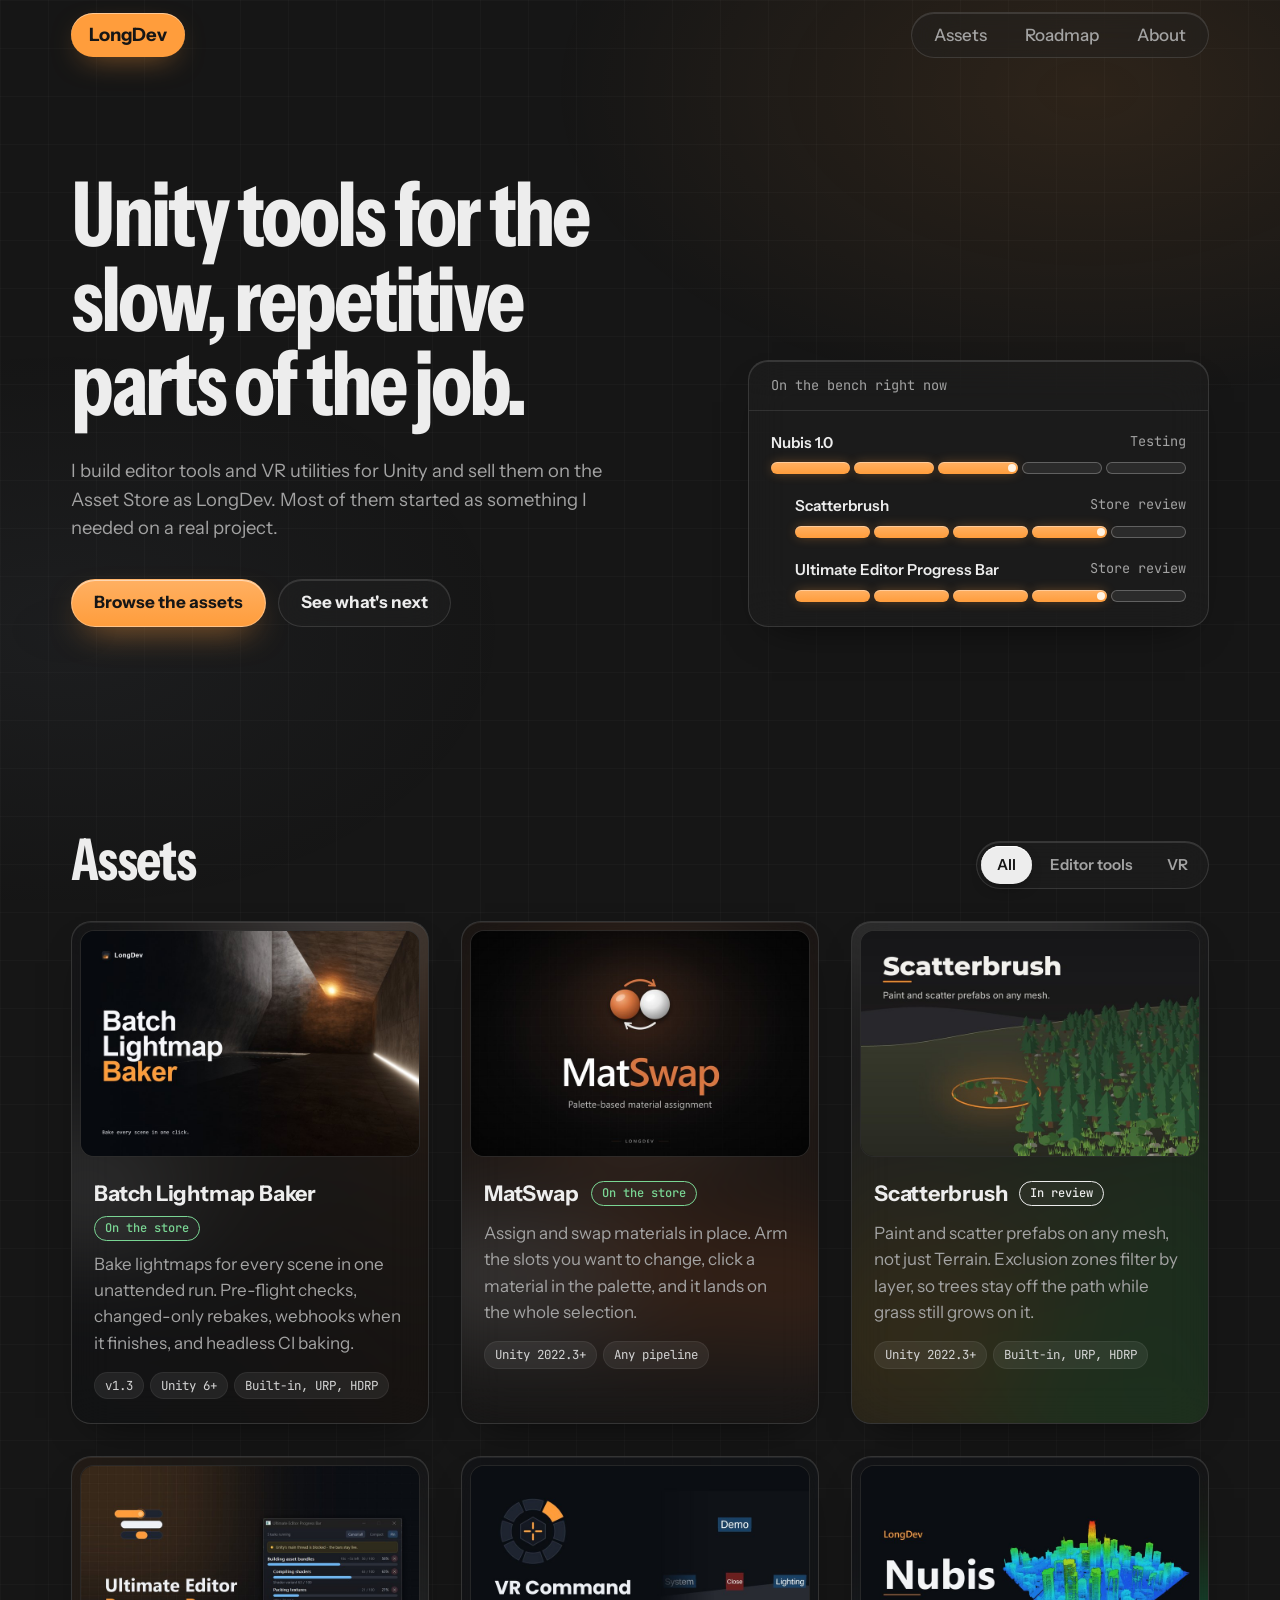
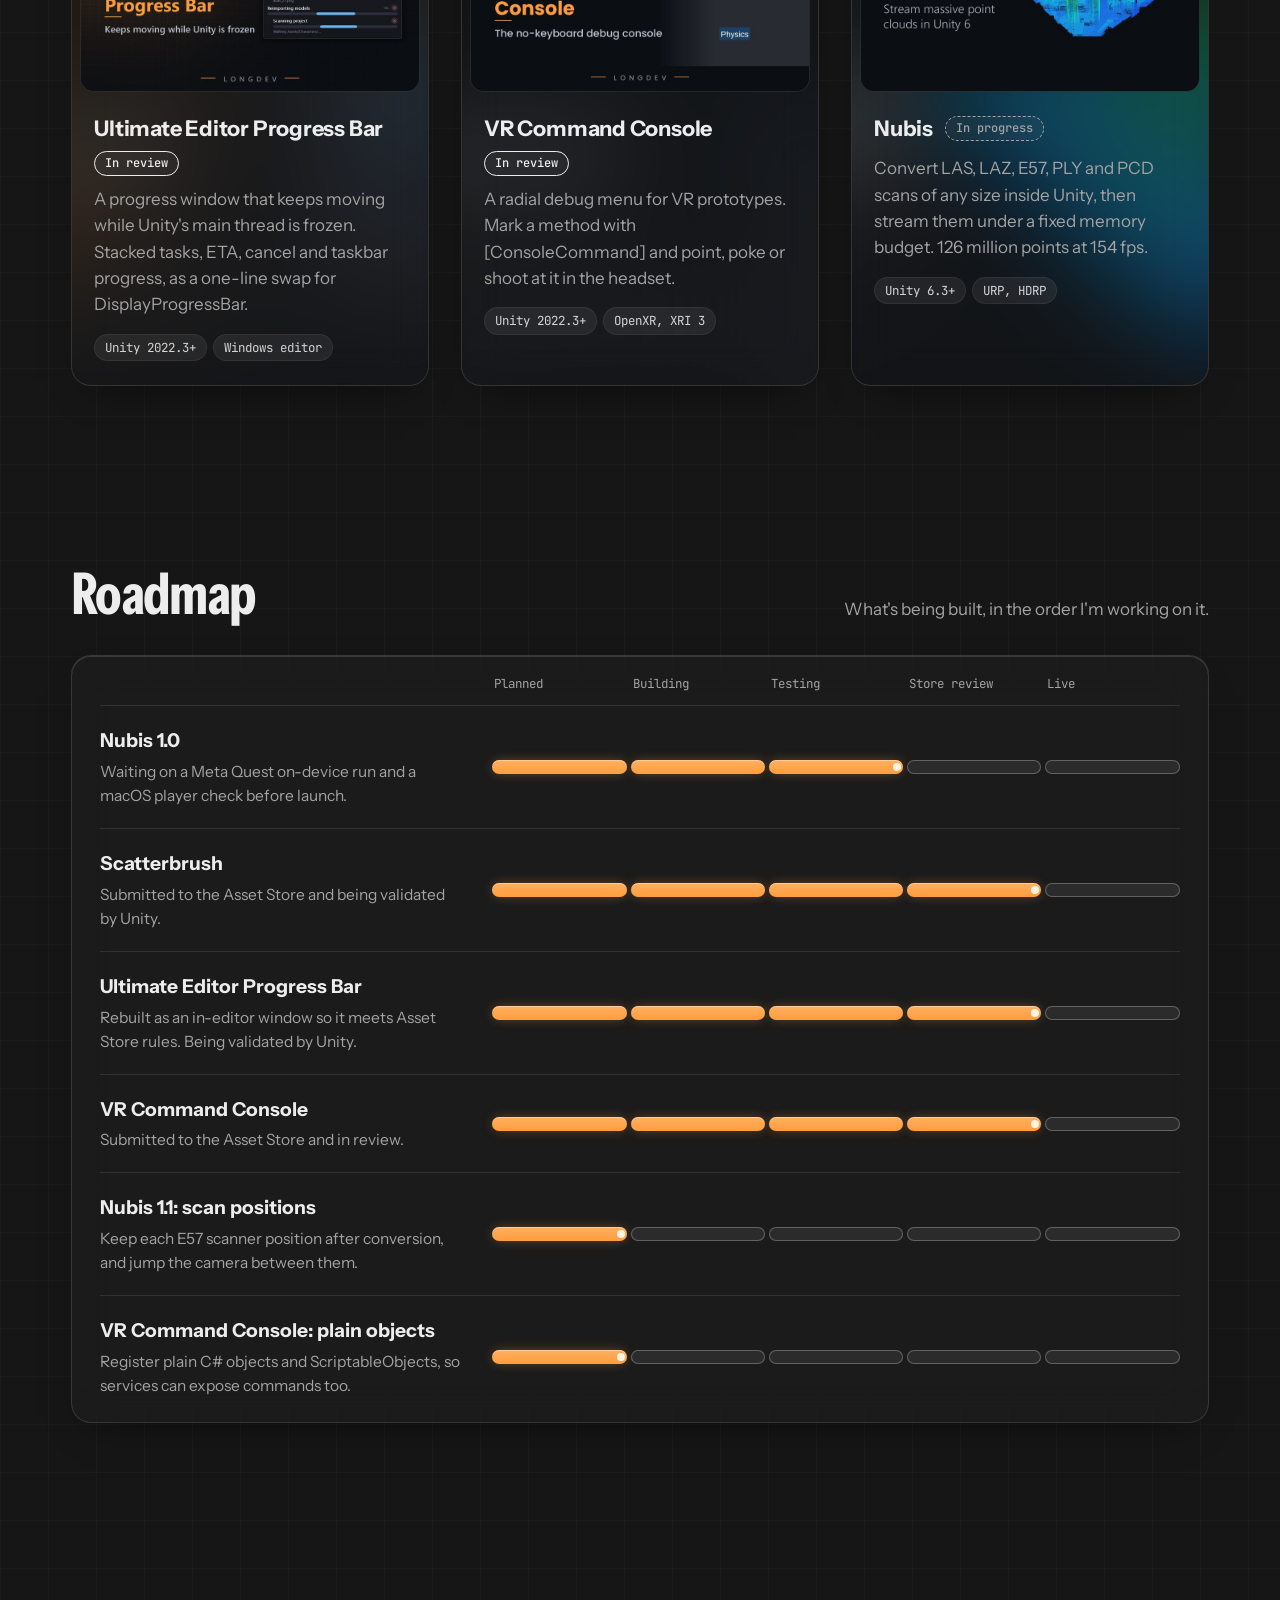
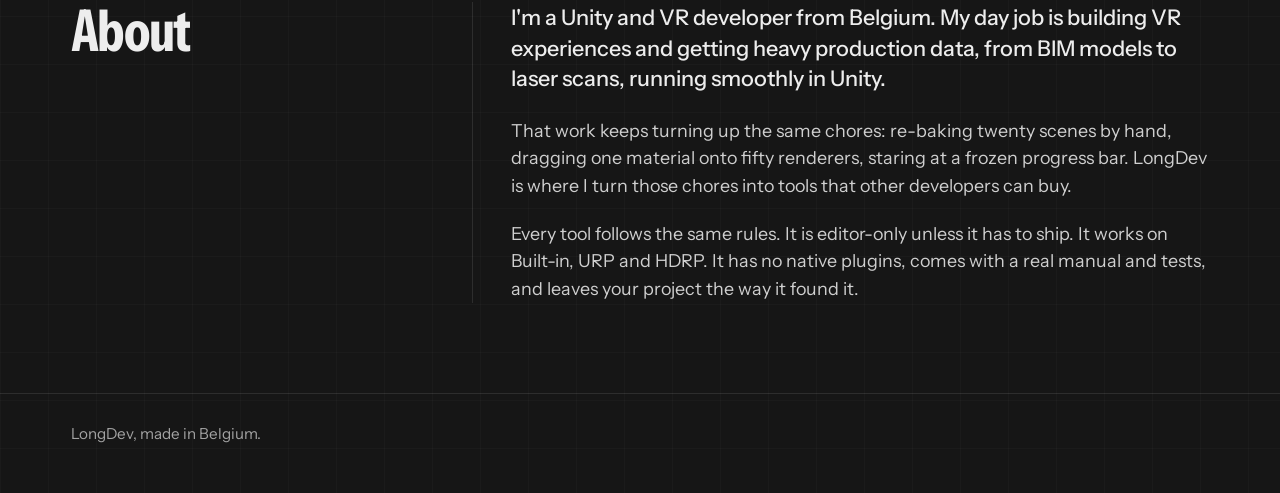
==== commit c2754a2e: "Glass pass: rounded pill controls and glass panels everywhere - Sticky floating header: orange pill " ====
--- a/index.html
+++ b/index.html
@@ -59,8 +59,10 @@
         <h2>Roadmap</h2>
         <p class="block-note">What's being built, in the order I'm working on it.</p>
       </div>
-      <ol class="stage-scale" id="stage-scale" aria-hidden="true"></ol>
-      <ol class="roadmap" id="roadmap-list"></ol>
+      <div class="panel roadmap-panel">
+        <ol class="stage-scale" id="stage-scale" aria-hidden="true"></ol>
+        <ol class="roadmap" id="roadmap-list"></ol>
+      </div>
     </section>
 
     <section id="about" class="block about">
--- a/styles.css
+++ b/styles.css
@@ -1,31 +1,41 @@
-/* LongDev — brutalist pass: neutral greys, hard edges, structure you can see.
+/* LongDev — glass pass: neutral greys, rounded glass panels and pill controls.
    Orange is kept for actions and progress only. */
 :root {
   color-scheme: dark; /* dark-only by design: the whole LongDev brand is dark */
 
   --bg: #161616;
   --surface: #1c1c1c;
-  --chip: #262626;
-  --line: #4a4a4a;      /* structural 2px lines, 2.0:1 */
-  --track: #2a2a2a;     /* empty stage segment */
-  --seg-edge: #5c5c5c;  /* its outline, 2.7:1 */
+  --chip: rgba(255, 255, 255, .07);
+  --line: rgba(255, 255, 255, .10);       /* soft separators */
+  --track: rgba(255, 255, 255, .07);      /* empty stage segment */
+  --seg-edge: rgba(255, 255, 255, .26);   /* its outline, about 2.6:1 on the page */
   --text: #ededed;      /* 15.5:1 */
   --muted: #a3a3a3;     /* 7.2:1 */
   --orange: #ff9d3c;    /* 8.7:1 */
   --orange-head: #ffc27a;
   --green: #7ad694;
 
+  /* glass */
+  --glass: rgba(34, 34, 34, .48);
+  --glass-strong: rgba(30, 30, 30, .62);
+  --glass-hover: rgba(255, 255, 255, .10);
+  --glass-edge: rgba(255, 255, 255, .12);
+  --glass-hi: inset 0 1px 0 rgba(255, 255, 255, .12);   /* lit top edge */
+  --glass-shadow: 0 18px 40px -24px rgba(0, 0, 0, .75);
+  --blur: blur(20px) saturate(1.35);
+
   --font: "Instrument Sans", "Segoe UI", system-ui, sans-serif;
   --mono: "JetBrains Mono", ui-monospace, Consolas, monospace;
-  --rule: 2px solid var(--line);
+  --rule: 1px solid var(--line);
   --measure: 62ch;
   --gutter: clamp(16px, 4vw, 56px);
   --max: 1240px;
 }
 
-*, *::before, *::after { box-sizing: border-box; border-radius: 0; }
+*, *::before, *::after { box-sizing: border-box; }
 
 html { scroll-behavior: smooth; overflow-x: clip; }
+section[id] { scroll-margin-top: 76px; } /* clear the sticky header when jumping to a section */
 @media (prefers-reduced-motion: reduce) { html { scroll-behavior: auto; } }
 
 body {
@@ -42,6 +52,16 @@
   line-height: 1.55;
   -webkit-font-smoothing: antialiased;
 }
+/* a faint warm light for the glass to pick up */
+body::before {
+  content: "";
+  position: fixed; inset: 0;
+  z-index: -1;
+  pointer-events: none;
+  background:
+    radial-gradient(60vw 50vh at 85% 10%, rgba(255, 157, 60, .10), transparent 70%),
+    radial-gradient(50vw 45vh at 5% 70%, rgba(150, 170, 200, .05), transparent 70%);
+}
 
 a { color: inherit; }
 a:focus-visible, button:focus-visible {
@@ -51,48 +71,64 @@
 
 .skip {
   position: absolute; left: -9999px; top: 8px;
-  background: var(--orange); color: var(--bg); padding: 8px 12px; font-weight: 700;
-}
-.skip:focus { left: 8px; z-index: 10; }
-
-/* ---------- header ---------- */
+  background: var(--orange); color: var(--bg); padding: 8px 14px; font-weight: 700; border-radius: 999px;
+}
+.skip:focus { left: 8px; z-index: 30; }
+
+/* shared glass surface */
+.glass, .now, .panel, .top nav, .filters {
+  background: var(--glass);
+  -webkit-backdrop-filter: var(--blur);
+  backdrop-filter: var(--blur);
+  border: 1px solid var(--glass-edge);
+  box-shadow: var(--glass-hi), var(--glass-shadow);
+}
+
+/* ---------- header: a floating glass bar ---------- */
 .top {
-  border-bottom: var(--rule);
+  position: sticky; top: 0; z-index: 20;
+  padding: 12px 0;
 }
 .top-inner {
   max-width: var(--max);
   margin: 0 auto;
   padding: 0 var(--gutter);
-  display: flex; align-items: stretch; justify-content: space-between;
+  display: flex; align-items: center; justify-content: space-between; gap: 12px;
 }
 .wordmark {
-  display: flex; align-items: center;
-  padding: 14px 16px;
+  display: inline-flex; align-items: center;
+  min-height: 44px;
+  padding: 0 18px;
+  border-radius: 999px;
   background: var(--orange);
   color: var(--bg);
   font-weight: 700;
-  font-size: 1.2rem;
+  font-size: 1.15rem;
   text-decoration: none;
   letter-spacing: -.01em;
-}
-.top nav { display: flex; }
+  box-shadow: inset 0 1px 0 rgba(255, 255, 255, .45), 0 10px 30px -12px rgba(255, 157, 60, .6);
+}
+.top nav {
+  display: flex; gap: 2px;
+  padding: 4px;
+  border-radius: 999px;
+}
 .top nav a {
-  display: flex; align-items: center;
-  padding: 0 clamp(12px, 2.2vw, 24px);
-  min-height: 52px;
-  border-left: var(--rule);
+  display: inline-flex; align-items: center;
+  min-height: 36px;
+  padding: 0 clamp(12px, 1.8vw, 18px);
+  border-radius: 999px;
   text-decoration: none;
   color: var(--muted);
   font-weight: 500;
 }
-.top nav a:last-child { border-right: var(--rule); }
-.top nav a:hover { color: var(--bg); background: var(--text); }
+.top nav a:hover { color: var(--text); background: var(--glass-hover); }
 
 /* ---------- hero ---------- */
 .hero {
   max-width: var(--max);
   margin: 0 auto;
-  padding: clamp(48px, 9vw, 120px) var(--gutter) clamp(56px, 9vw, 120px);
+  padding: clamp(40px, 8vw, 104px) var(--gutter) clamp(56px, 9vw, 120px);
   display: grid;
   grid-template-columns: minmax(0, 1.3fr) minmax(0, 1fr);
   gap: clamp(32px, 6vw, 88px);
@@ -113,40 +149,44 @@
   color: var(--muted);
   font-size: 1.15rem;
 }
-.hero-links { display: flex; flex-wrap: wrap; gap: 16px; margin-top: 36px; }
+.hero-links { display: flex; flex-wrap: wrap; gap: 12px; margin-top: 36px; }
 
 .btn {
   display: inline-flex; align-items: center;
   min-height: 48px;
-  padding: 0 20px;
+  padding: 0 22px;
+  border-radius: 999px;
   font-weight: 700;
   text-decoration: none;
-  border: 2px solid var(--text);
   color: var(--text);
-  background: var(--bg);
-  box-shadow: 4px 4px 0 var(--line);
-  transition: transform .08s, box-shadow .08s;
-}
-.btn.primary { background: var(--orange); border-color: var(--orange); color: var(--bg); box-shadow: 4px 4px 0 var(--text); }
-.btn:hover { transform: translate(-2px, -2px); box-shadow: 6px 6px 0 var(--line); }
-.btn.primary:hover { box-shadow: 6px 6px 0 var(--text); }
-.btn:active { transform: translate(4px, 4px); box-shadow: 0 0 0 var(--line); }
-@media (prefers-reduced-motion: reduce) { .btn { transition: none; } }
+  background: var(--glass);
+  -webkit-backdrop-filter: var(--blur);
+  backdrop-filter: var(--blur);
+  border: 1px solid var(--glass-edge);
+  box-shadow: var(--glass-hi), var(--glass-shadow);
+  transition: background-color .15s, transform .1s;
+}
+.btn:hover { background: var(--glass-hover); }
+.btn.primary {
+  color: var(--bg);
+  background: linear-gradient(to bottom, #ffb062, var(--orange));
+  border-color: rgba(255, 255, 255, .25);
+  box-shadow: inset 0 1px 0 rgba(255, 255, 255, .5), 0 14px 34px -14px rgba(255, 157, 60, .7);
+}
+.btn.primary:hover { background: linear-gradient(to bottom, #ffc27a, #ffa84f); }
+.btn:active { transform: scale(.97); }
+@media (prefers-reduced-motion: reduce) { .btn { transition: none; } .btn:active { transform: none; } }
 
 /* "On the bench" panel */
-.now {
-  margin: 0;
-  border: var(--rule);
-  background: var(--surface);
-}
+.now { margin: 0; border-radius: 20px; overflow: hidden; }
 .now figcaption {
-  padding: 12px 20px;
+  padding: 14px 22px;
   border-bottom: var(--rule);
   font-family: var(--mono);
   font-size: .85rem;
   color: var(--muted);
 }
-.bars { list-style: none; margin: 0; padding: 20px; display: grid; gap: 20px; }
+.bars { list-style: none; margin: 0; padding: 20px 22px 24px; display: grid; gap: 20px; }
 .bars li { display: grid; gap: 8px; }
 .bars .row { display: flex; justify-content: space-between; gap: 12px; font-size: .95rem; }
 .bars .row span:first-child { font-weight: 600; }
@@ -157,43 +197,50 @@
 .track {
   position: relative;
   height: 14px;
+  border-radius: 999px;
   background: var(--track);
   overflow: hidden;
 }
 .fill {
   position: absolute; inset: 0 auto 0 0;
   width: var(--p, 0%);
+  border-radius: inherit;
   background: var(--orange);
 }
 .fill.done { background: var(--text); }
 
-/* segmented stage bar: one block per roadmap stage */
+/* segmented stage bar: one pill per roadmap stage */
 .seg {
   display: grid;
   grid-template-columns: repeat(var(--stages, 5), 1fr);
-  gap: 3px;
-  height: 14px;
+  gap: 4px;
+  height: 12px;
 }
 .seg i {
   position: relative;
+  border-radius: 999px;
   background: var(--track);
   box-shadow: inset 0 0 0 1px var(--seg-edge);
 }
-.seg i.on { background: var(--orange); box-shadow: none; }
+.seg i.on {
+  background: linear-gradient(to bottom, #ffb062, var(--orange));
+  box-shadow: inset 0 1px 0 rgba(255, 255, 255, .35), 0 0 12px -2px rgba(255, 157, 60, .45);
+}
 .seg i.current::after { /* the bright head on the stage being worked on */
   content: "";
-  position: absolute; right: 0; top: 0; bottom: 0;
-  width: 6px;
-  background: var(--orange-head);
-}
-.seg.done i { background: var(--text); }
+  position: absolute; right: 2px; top: 50%;
+  width: 8px; height: 8px; margin-top: -4px;
+  border-radius: 50%;
+  background: #fff3e3;
+}
+.seg.done i { background: var(--text); box-shadow: none; }
 .seg.done i::after { display: none; }
 
 @media (prefers-reduced-motion: no-preference) {
-  /* the one orchestrated moment: hero segments switch on in order */
-  .now .seg i.on { animation: seg-on .01s step-end backwards; animation-delay: calc(var(--i) * 160ms + .2s); }
-  .now li:nth-child(2) .seg i.on { animation-delay: calc(var(--i) * 160ms + .35s); }
-  .now li:nth-child(3) .seg i.on { animation-delay: calc(var(--i) * 160ms + .5s); }
+  /* the one orchestrated moment: hero segments light up in order */
+  .now .seg i.on { animation: seg-on .3s ease-out backwards; animation-delay: calc(var(--i) * 140ms + .2s); }
+  .now li:nth-child(2) .seg i.on { animation-delay: calc(var(--i) * 140ms + .35s); }
+  .now li:nth-child(3) .seg i.on { animation-delay: calc(var(--i) * 140ms + .5s); }
   @keyframes seg-on { from { background: var(--track); box-shadow: inset 0 0 0 1px var(--seg-edge); } }
 }
 
@@ -202,13 +249,6 @@
   max-width: var(--max);
   margin: 0 auto;
   padding: clamp(48px, 7vw, 96px) var(--gutter);
-  position: relative;
-}
-.block::before { /* full-bleed rule, like the header and footer */
-  content: "";
-  position: absolute; top: 0; left: 50%;
-  width: 100vw; transform: translateX(-50%);
-  border-top: var(--rule);
 }
 .block-head {
   display: flex; flex-wrap: wrap; align-items: end; justify-content: space-between;
@@ -225,20 +265,26 @@
 }
 .block-note { margin: 0; color: var(--muted); max-width: 46ch; }
 
-/* filters: a segmented row of hard cells */
-.filters { display: flex; flex-wrap: wrap; border: var(--rule); }
+/* filters: a glass pill with pill buttons */
+.filters { display: flex; flex-wrap: wrap; gap: 2px; padding: 4px; border-radius: 999px; }
 .filters button {
   font: inherit; font-size: .95rem; font-weight: 600;
+  min-height: 38px;
+  padding: 0 16px;
+  border: 0;
+  border-radius: 999px;
   color: var(--muted);
   background: transparent;
-  border: 0;
-  border-left: var(--rule);
-  padding: 10px 16px;
   cursor: pointer;
-}
-.filters button:first-child { border-left: 0; }
-.filters button:hover { color: var(--text); background: var(--surface); }
-.filters button[aria-pressed="true"] { color: var(--bg); background: var(--text); }
+  transition: background-color .15s, color .15s;
+}
+.filters button:hover { color: var(--text); background: var(--glass-hover); }
+.filters button[aria-pressed="true"] {
+  color: var(--bg);
+  background: var(--text);
+  box-shadow: inset 0 1px 0 #fff, 0 6px 16px -8px rgba(0, 0, 0, .8);
+}
+@media (prefers-reduced-motion: reduce) { .filters button { transition: none; } }
 
 /* ---------- asset grid: glass cards with room between them ---------- */
 .grid {
@@ -252,14 +298,12 @@
   isolation: isolate;
   overflow: hidden;
   display: flex; flex-direction: column;
-  border-radius: 14px;
-  border: 1px solid rgba(255, 255, 255, .10);
+  border-radius: 20px;
+  border: 1px solid var(--glass-edge);
   background: rgba(28, 28, 28, .55);
-  -webkit-backdrop-filter: blur(18px) saturate(1.2);
-  backdrop-filter: blur(18px) saturate(1.2);
-  box-shadow:
-    inset 0 1px 0 rgba(255, 255, 255, .09),   /* lit top edge */
-    0 18px 40px -24px rgba(0, 0, 0, .7);
+  -webkit-backdrop-filter: var(--blur);
+  backdrop-filter: var(--blur);
+  box-shadow: var(--glass-hi), var(--glass-shadow);
 }
 /* the glass picks up colour from the card's own art, blurred behind it */
 .asset::before {
@@ -270,23 +314,14 @@
   filter: blur(56px) saturate(1.5);
   opacity: .4;
 }
-.asset .status, .asset .facts li { border-radius: 5px; }
 .asset[hidden] { display: none; }
 .shot {
   aspect-ratio: 3 / 2;
   overflow: hidden;
   margin: 8px 8px 0;
-  border-radius: 9px;
+  border-radius: 14px;
   border: 1px solid rgba(255, 255, 255, .08);
   background: rgba(20, 20, 20, .6);
-}
-
-@media (prefers-reduced-transparency: reduce) {
-  .asset { background: var(--surface); -webkit-backdrop-filter: none; backdrop-filter: none; }
-  .asset::before { display: none; }
-}
-@media (prefers-contrast: more) {
-  .asset { border-color: var(--line); }
 }
 .shot img { width: 100%; height: 100%; object-fit: cover; display: block; }
 
@@ -308,8 +343,10 @@
 .status {
   font-family: var(--mono);
   font-size: .75rem; font-weight: 500; letter-spacing: 0;
-  padding: 2px 8px;
-  border: 1.5px solid currentColor;
+  padding: 2px 10px;
+  border-radius: 999px;
+  border: 1px solid currentColor;
+  background: rgba(255, 255, 255, .04);
 }
 .status.live, .status.free { color: var(--green); }
 .status.soon, .status.review { color: var(--text); }
@@ -320,8 +357,10 @@
 .facts li {
   font-family: var(--mono);
   font-size: .78rem;
-  padding: 3px 8px;
+  padding: 3px 10px;
+  border-radius: 999px;
   background: var(--chip);
+  border: 1px solid rgba(255, 255, 255, .06);
   color: #d4d4d4;
 }
 .asset .go {
@@ -336,33 +375,34 @@
 }
 .asset .go:hover { color: var(--orange-head); }
 
-/* ---------- roadmap ---------- */
+/* ---------- roadmap: one glass panel ---------- */
+.panel { border-radius: 20px; }
+.roadmap-panel { padding: 18px clamp(18px, 2.4vw, 28px) 4px; }
 .stage-scale, .roadmap { list-style: none; margin: 0; padding: 0; }
 .stage-scale {
   display: grid;
   grid-template-columns: repeat(var(--stages, 5), 1fr);
-  gap: 3px; /* matches .seg so labels sit over their blocks */
+  gap: 4px; /* matches .seg so labels sit over their pills */
   margin-left: calc(min(34%, 360px) + 32px);
-  margin-bottom: 10px;
+  padding-bottom: 12px;
   font-family: var(--mono);
   color: var(--muted);
   font-size: .78rem;
 }
-.stage-scale li { border-left: var(--rule); padding-left: 8px; }
-
-.roadmap { border-top: var(--rule); }
+.stage-scale li { padding-left: 2px; }
+
 .roadmap li {
   display: grid;
   grid-template-columns: min(34%, 360px) 1fr;
   gap: 8px 32px;
   align-items: center;
-  padding: 22px 0;
-  border-bottom: var(--rule);
+  padding: 20px 0;
+  border-top: var(--rule);
 }
 .roadmap h3 { margin: 0; font-size: 1.2rem; font-weight: 700; }
 .roadmap p { margin: 4px 0 0; color: var(--muted); font-size: .97rem; max-width: 48ch; }
 .roadmap .stage-label { display: none; font-family: var(--mono); color: var(--orange); font-size: .85rem; }
-.roadmap .seg { height: 18px; }
+.roadmap .seg { height: 14px; }
 
 /* ---------- about ---------- */
 .about { display: grid; grid-template-columns: minmax(0, 1fr) minmax(0, 2fr); gap: 32px; }
@@ -391,22 +431,38 @@
   .about { grid-template-columns: 1fr; gap: 20px; }
   .about-body { border-left: 0; padding-left: 0; }
   .stage-scale { display: none; }
+  .roadmap-panel { padding-top: 4px; }
   .roadmap li { grid-template-columns: 1fr; }
+  .roadmap li:first-child { border-top: 0; }
   .roadmap .stage-label { display: block; margin-bottom: 6px; }
   .filters button { min-height: 44px; }
+  .top nav a { min-height: 44px; }
 }
 @media (max-width: 520px) {
-  .wordmark { font-size: 1.05rem; }
+  .wordmark { font-size: 1.05rem; padding: 0 14px; }
   .top nav a { padding: 0 10px; font-size: .95rem; }
   .bars { padding: 16px; }
+}
+
+/* Reduce Transparency: glass becomes solid */
+@media (prefers-reduced-transparency: reduce) {
+  .glass, .now, .panel, .top nav, .filters, .btn:not(.primary), .asset {
+    background: var(--surface);
+    -webkit-backdrop-filter: none;
+    backdrop-filter: none;
+  }
+  .top { background: var(--bg); }
+  .asset::before, body::before { display: none; }
 }
 
 /* Increase Contrast */
 @media (prefers-contrast: more) {
   :root {
-    --line: #7a7a7a;      /* 4.2:1 */
-    --seg-edge: #7a7a7a;
-    --track: #333333;
+    --line: #7a7a7a;
+    --glass-edge: #7a7a7a;
+    --seg-edge: #8a8a8a;
+    --track: #2e2e2e;
     --muted: #c2c2c2;
+    --glass: rgba(24, 24, 24, .92);
   }
 }
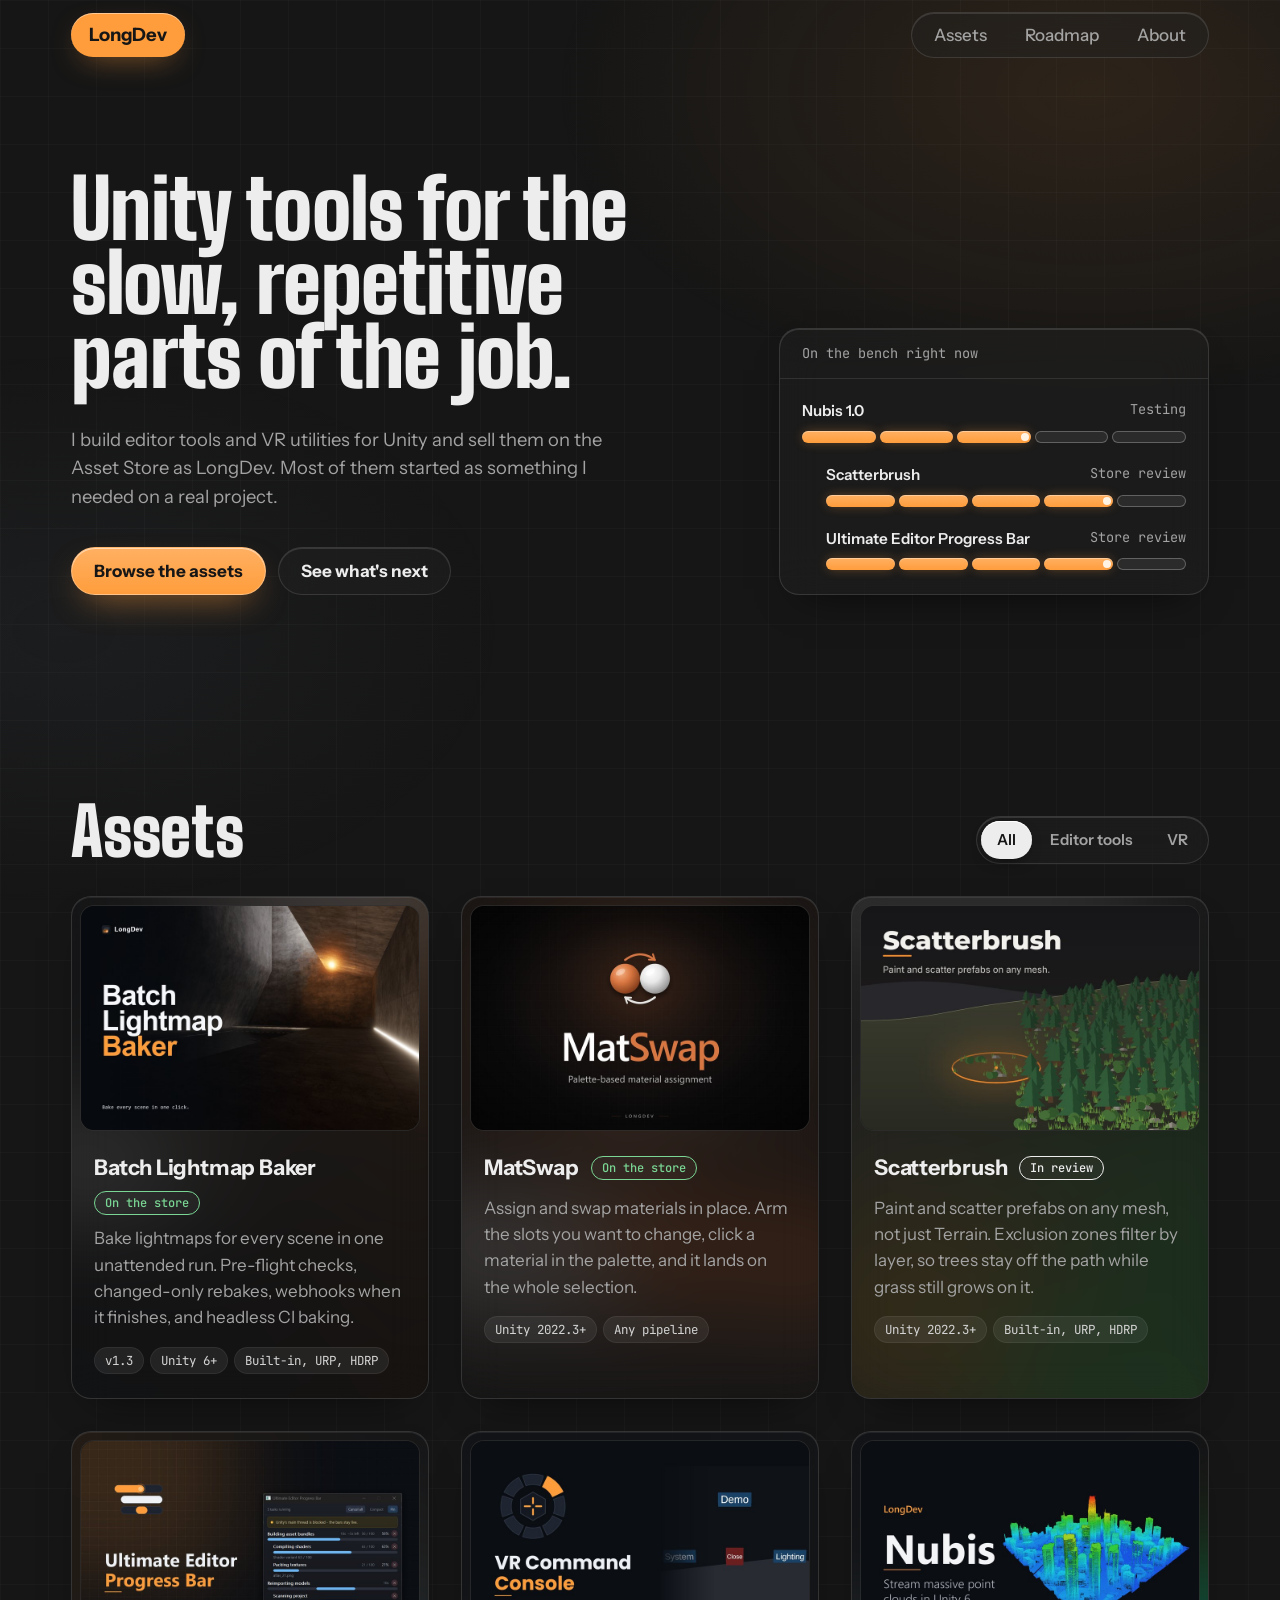
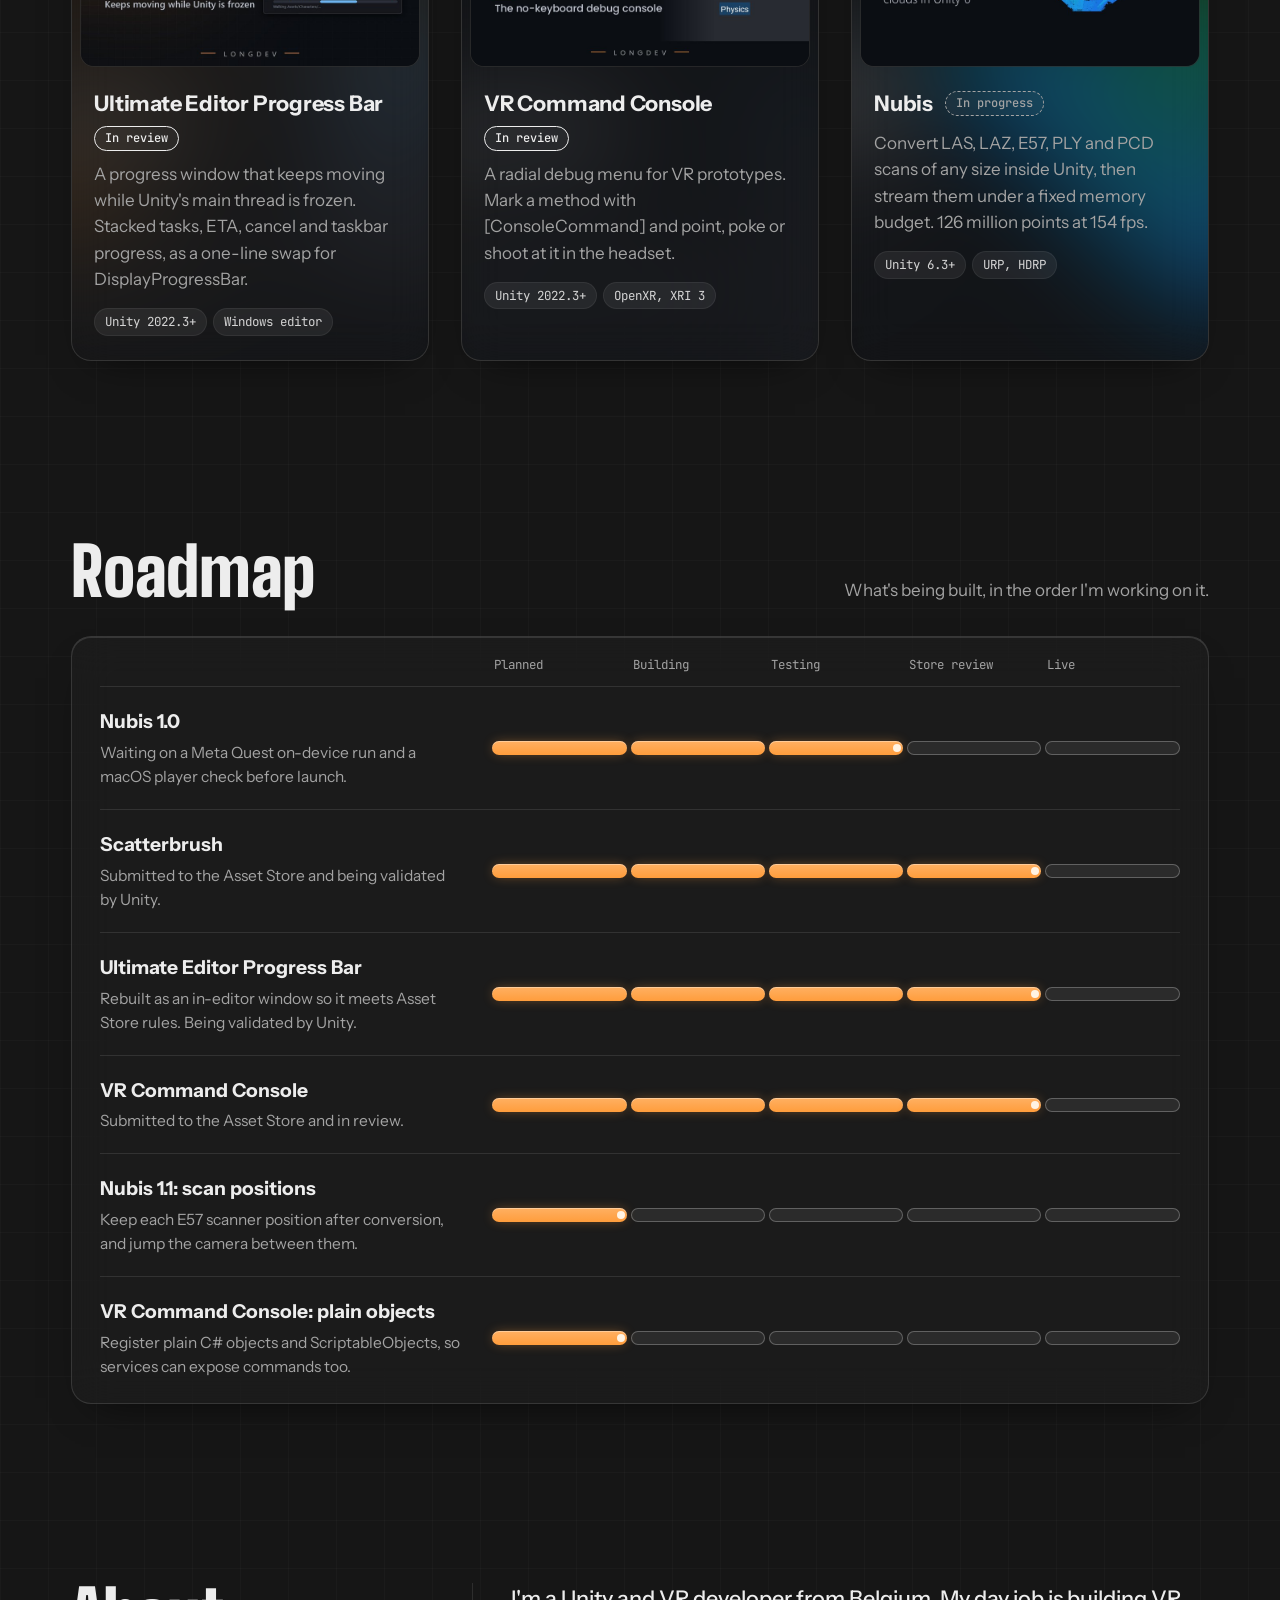
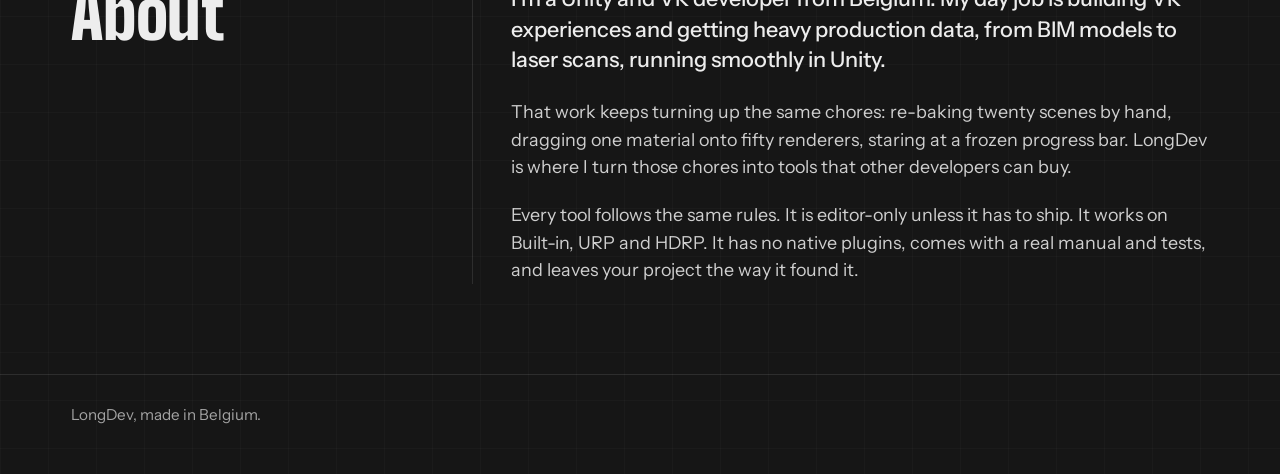
==== commit 8680df86: "Title font: Big Shoulders Display Black for headline and section titles Flat-sided condensed display" ====
--- a/index.html
+++ b/index.html
@@ -16,7 +16,7 @@
   <link rel="icon" href="favicon.svg" type="image/svg+xml">
   <link rel="preconnect" href="https://fonts.googleapis.com">
   <link rel="preconnect" href="https://fonts.gstatic.com" crossorigin>
-  <link href="https://fonts.googleapis.com/css2?family=Instrument+Sans:wdth,wght@75..100,400..700&family=JetBrains+Mono:wght@400;500&display=swap" rel="stylesheet">
+  <link href="https://fonts.googleapis.com/css2?family=Big+Shoulders+Display:wght@800;900&family=Instrument+Sans:wght@400..700&family=JetBrains+Mono:wght@400;500&display=swap" rel="stylesheet">
   <link rel="stylesheet" href="styles.css">
 </head>
 <body>
--- a/styles.css
+++ b/styles.css
@@ -24,6 +24,7 @@
   --glass-shadow: 0 18px 40px -24px rgba(0, 0, 0, .75);
   --blur: blur(20px) saturate(1.35);
 
+  --display: "Big Shoulders Display", "Arial Narrow", sans-serif; /* headline and section titles */
   --font: "Instrument Sans", "Segoe UI", system-ui, sans-serif;
   --mono: "JetBrains Mono", ui-monospace, Consolas, monospace;
   --rule: 1px solid var(--line);
@@ -130,18 +131,17 @@
   margin: 0 auto;
   padding: clamp(40px, 8vw, 104px) var(--gutter) clamp(56px, 9vw, 120px);
   display: grid;
-  grid-template-columns: minmax(0, 1.3fr) minmax(0, 1fr);
-  gap: clamp(32px, 6vw, 88px);
+  grid-template-columns: minmax(0, 1.5fr) minmax(0, 1fr);
+  gap: clamp(32px, 5vw, 72px);
   align-items: end;
 }
 .hero h1 {
   margin: 0;
-  font-size: clamp(2.8rem, 7vw, 6rem);
-  line-height: .94;
-  font-weight: 700;
-  font-stretch: 75%;
-  letter-spacing: -.035em;
-  max-width: 12ch;
+  font-family: var(--display);
+  font-size: clamp(3.2rem, 6.4vw, 5.8rem);
+  line-height: .9;
+  font-weight: 900;
+  letter-spacing: -.01em;
 }
 .intro {
   margin: 32px 0 0;
@@ -257,11 +257,11 @@
 }
 .block h2 {
   margin: 0;
-  font-size: clamp(2.2rem, 5vw, 3.6rem);
-  font-weight: 700;
-  font-stretch: 75%;
-  letter-spacing: -.03em;
-  line-height: 1;
+  font-family: var(--display);
+  font-size: clamp(2.6rem, 5.4vw, 4.2rem);
+  font-weight: 900;
+  letter-spacing: -.005em;
+  line-height: .95;
 }
 .block-note { margin: 0; color: var(--muted); max-width: 46ch; }
 
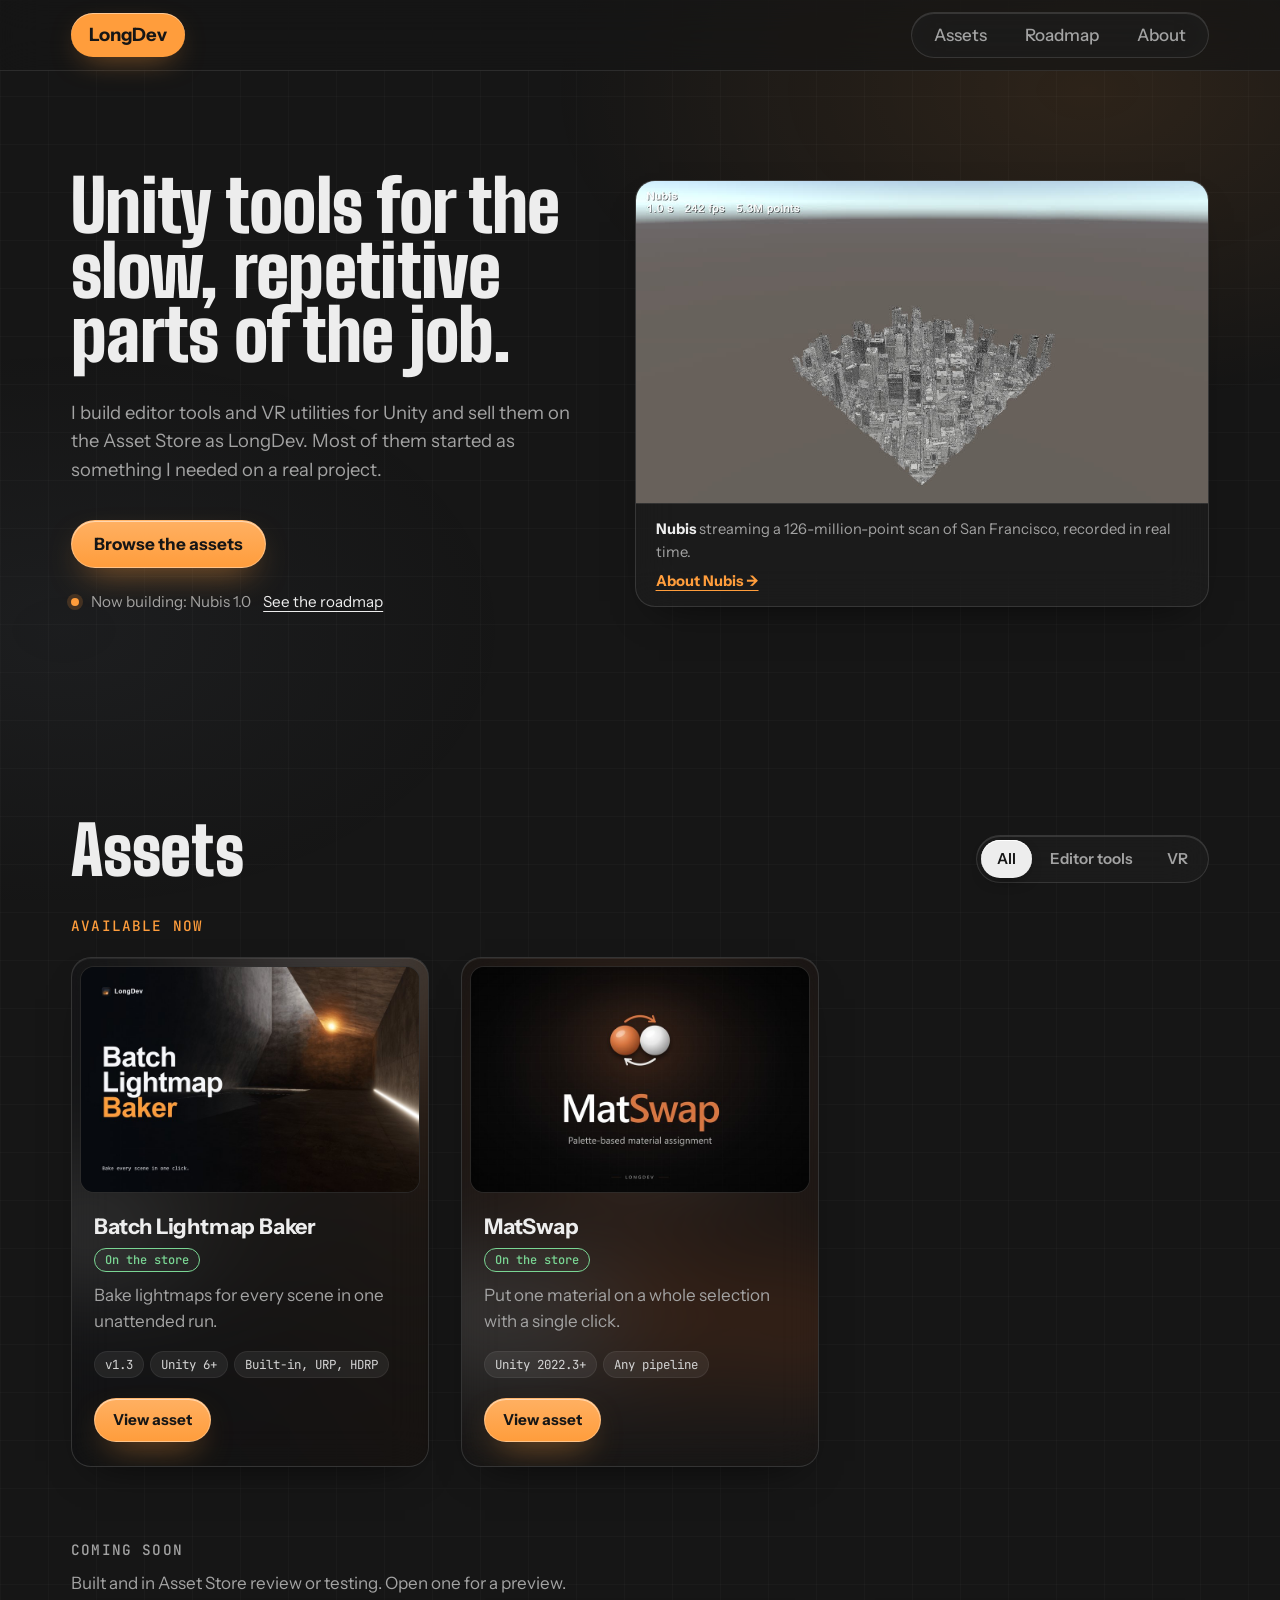
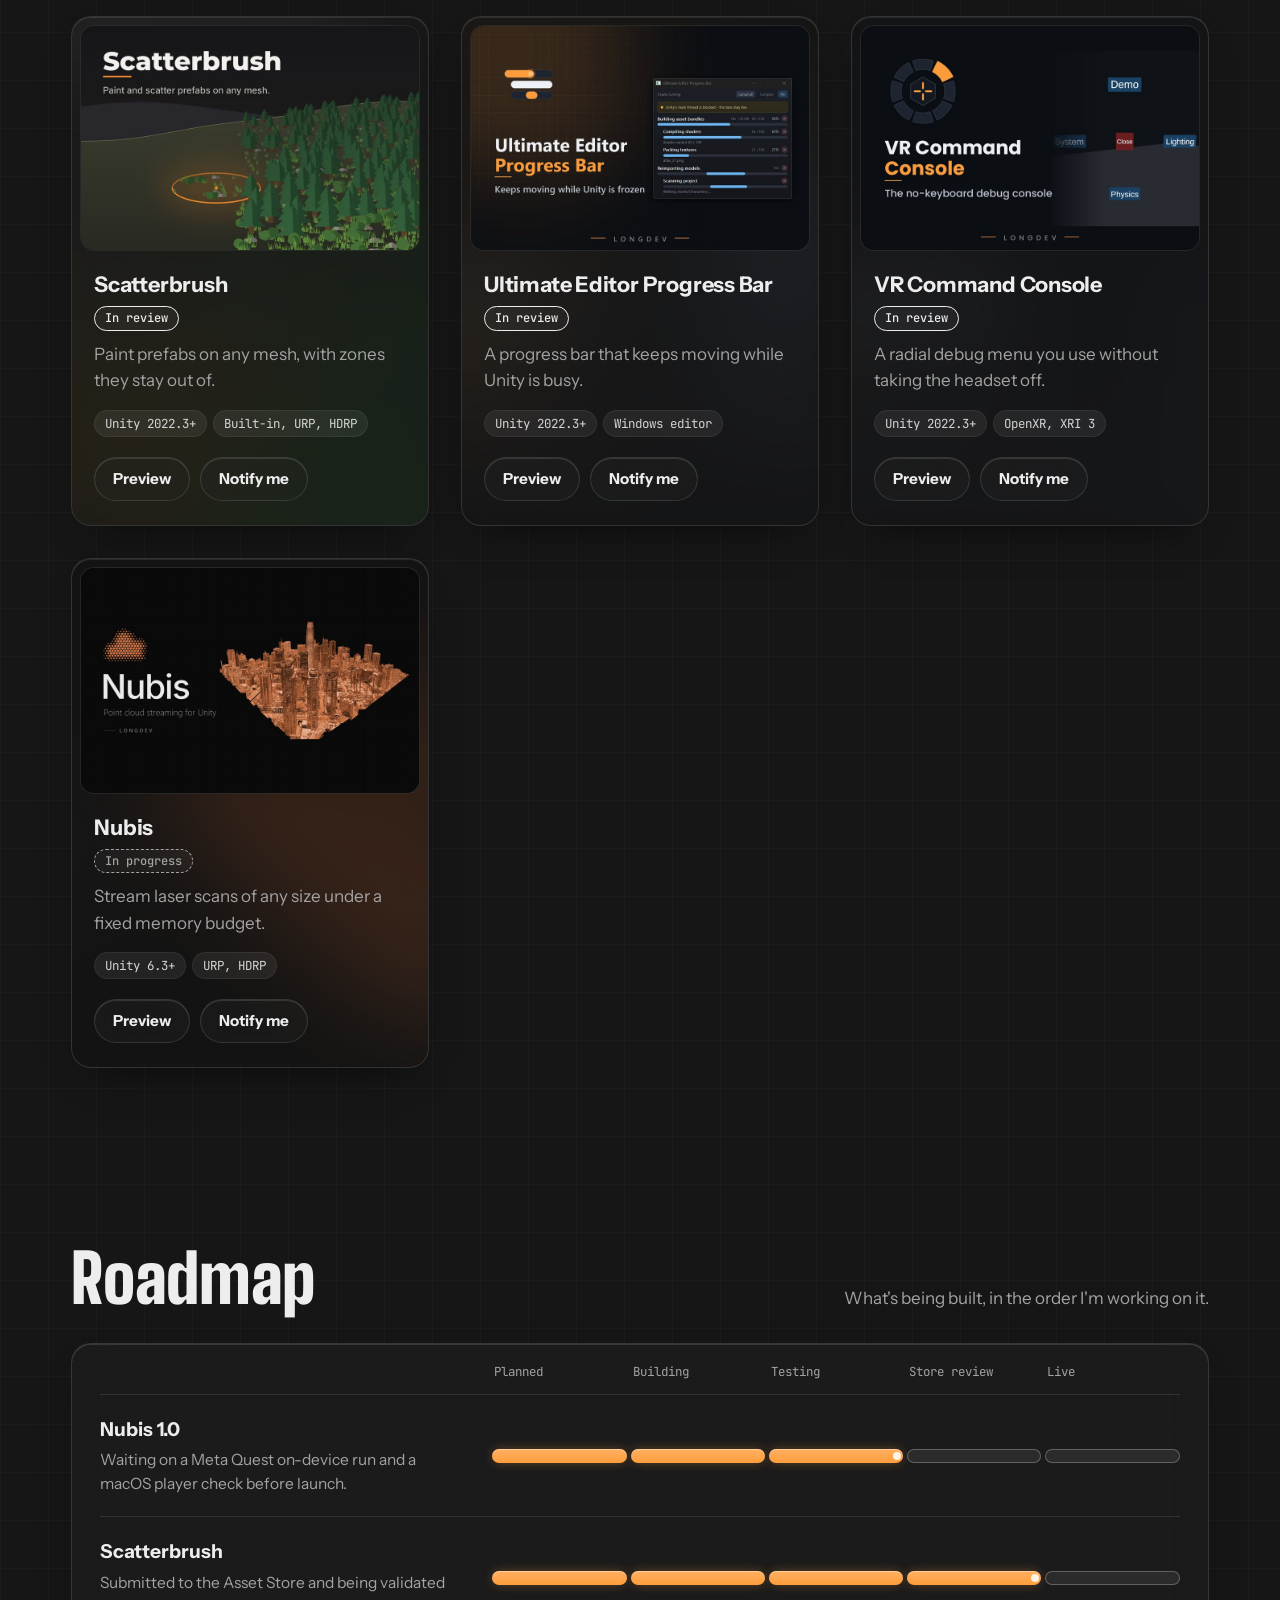
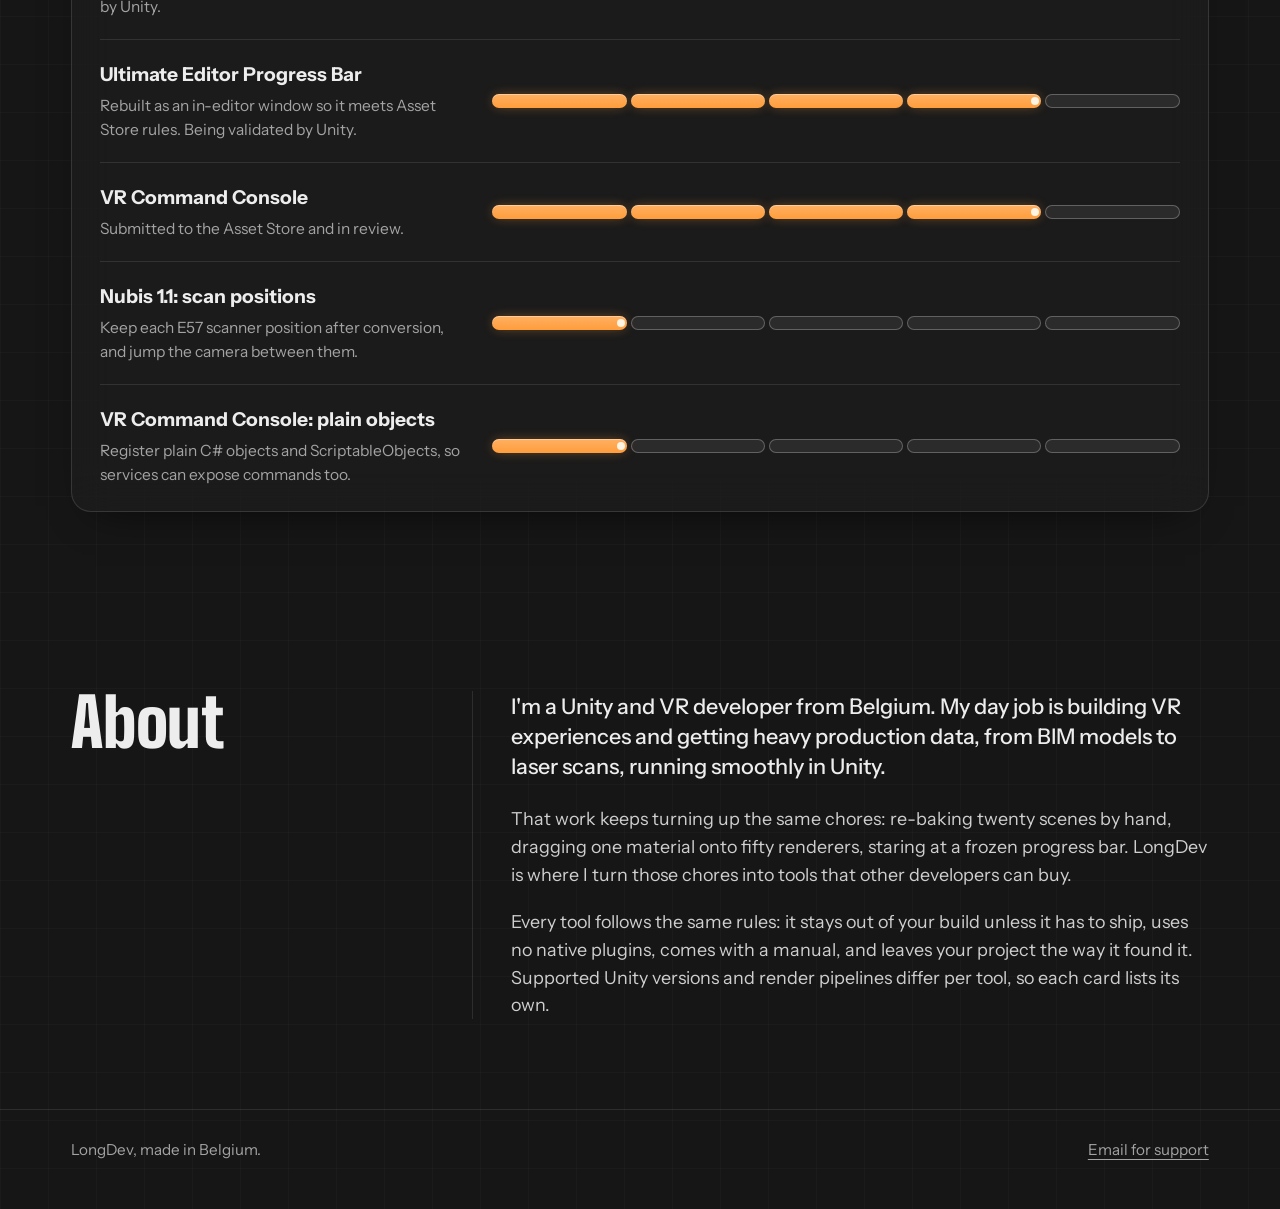
==== commit 9587a673: "Act on the site review: demo in the hero, released assets first, explicit actions - Hero: the roadma" ====
--- a/index.html
+++ b/index.html
@@ -39,10 +39,17 @@
         <h1 id="tagline"></h1>
         <p class="intro" id="intro"></p>
         <div class="hero-links" id="hero-links"></div>
+        <p class="hero-status" id="hero-status"></p>
       </div>
-      <figure class="now" aria-labelledby="now-title">
-        <figcaption id="now-title">On the bench right now</figcaption>
-        <ol class="bars" id="now-bars"></ol>
+      <figure class="demo">
+        <video id="demo-video" autoplay muted loop playsinline preload="metadata" poster="media/nubis-demo.jpg"
+               aria-label="Nubis flying over a 126-million-point laser scan of downtown San Francisco, with the frame rate in the corner">
+          <source src="media/nubis-demo.mp4" type="video/mp4">
+        </video>
+        <figcaption>
+          <span><strong>Nubis</strong> streaming a 126-million-point scan of San Francisco, recorded in real time.</span>
+          <a href="asset.html?a=nubis">About Nubis &rarr;</a>
+        </figcaption>
       </figure>
     </section>
 
@@ -51,7 +58,15 @@
         <h2>Assets</h2>
         <div class="filters" role="group" aria-label="Filter assets" id="filters"></div>
       </div>
-      <ul class="grid" id="asset-grid"></ul>
+      <div class="group" id="group-live">
+        <h3 class="group-title">Available now</h3>
+        <ul class="grid" id="grid-live"></ul>
+      </div>
+      <div class="group" id="group-soon">
+        <h3 class="group-title">Coming soon</h3>
+        <p class="group-note">Built and in Asset Store review or testing. Open one for a preview.</p>
+        <ul class="grid" id="grid-soon"></ul>
+      </div>
     </section>
 
     <section id="roadmap" class="block">
--- a/styles.css
+++ b/styles.css
@@ -36,7 +36,8 @@
 *, *::before, *::after { box-sizing: border-box; }
 
 html { scroll-behavior: smooth; overflow-x: clip; }
-section[id] { scroll-margin-top: 76px; } /* clear the sticky header when jumping to a section */
+/* Clear the sticky header (68px) with room to spare when jumping to a section or the skip target. */
+section[id], main[id] { scroll-margin-top: 96px; }
 @media (prefers-reduced-motion: reduce) { html { scroll-behavior: auto; } }
 
 body {
@@ -77,7 +78,7 @@
 .skip:focus { left: 8px; z-index: 30; }
 
 /* shared glass surface */
-.glass, .now, .panel, .top nav, .filters {
+.glass, .demo, .panel, .top nav, .filters {
   background: var(--glass);
   -webkit-backdrop-filter: var(--blur);
   backdrop-filter: var(--blur);
@@ -89,6 +90,11 @@
 .top {
   position: sticky; top: 0; z-index: 20;
   padding: 12px 0;
+  /* a frosted strip behind the pills, so headings scroll under the bar instead of colliding with the wordmark */
+  background: rgba(22, 22, 22, .72);
+  -webkit-backdrop-filter: var(--blur);
+  backdrop-filter: var(--blur);
+  border-bottom: 1px solid var(--line);
 }
 .top-inner {
   max-width: var(--max);
@@ -131,14 +137,14 @@
   margin: 0 auto;
   padding: clamp(40px, 8vw, 104px) var(--gutter) clamp(56px, 9vw, 120px);
   display: grid;
-  grid-template-columns: minmax(0, 1.5fr) minmax(0, 1fr);
-  gap: clamp(32px, 5vw, 72px);
-  align-items: end;
+  grid-template-columns: minmax(0, 1fr) minmax(0, 1.15fr); /* the demo gets the larger share */
+  gap: clamp(32px, 5vw, 64px);
+  align-items: center;
 }
 .hero h1 {
   margin: 0;
   font-family: var(--display);
-  font-size: clamp(3.2rem, 6.4vw, 5.8rem);
+  font-size: clamp(3.2rem, 5.6vw, 5.2rem);
   line-height: .9;
   font-weight: 900;
   letter-spacing: -.01em;
@@ -177,21 +183,32 @@
 .btn:active { transform: scale(.97); }
 @media (prefers-reduced-motion: reduce) { .btn { transition: none; } .btn:active { transform: none; } }
 
-/* "On the bench" panel */
-.now { margin: 0; border-radius: 20px; overflow: hidden; }
-.now figcaption {
-  padding: 14px 22px;
-  border-bottom: var(--rule);
-  font-family: var(--mono);
-  font-size: .85rem;
+.btn.small { min-height: 44px; padding: 0 18px; font-size: .95rem; }
+
+/* one-line development status under the hero buttons */
+.hero-status {
+  margin: 22px 0 0;
+  display: flex; flex-wrap: wrap; align-items: center; gap: 6px 12px;
+  color: var(--muted); font-size: .95rem;
+}
+.hero-status:empty { display: none; }
+.hero-status a { color: var(--text); text-underline-offset: 4px; }
+.hero-status a:hover { color: var(--orange-head); }
+.pulse { width: 8px; height: 8px; border-radius: 50%; background: var(--orange); box-shadow: 0 0 0 4px rgba(255, 157, 60, .18); }
+
+/* product demo in the hero */
+.demo { margin: 0; border-radius: 20px; overflow: hidden; align-self: center; }
+.demo video { display: block; width: 100%; aspect-ratio: 16 / 9; object-fit: cover; background: #0a0a0a; }
+.demo figcaption {
+  display: flex; flex-wrap: wrap; justify-content: space-between; align-items: baseline; gap: 6px 16px;
+  padding: 14px 20px;
+  border-top: var(--rule);
   color: var(--muted);
-}
-.bars { list-style: none; margin: 0; padding: 20px 22px 24px; display: grid; gap: 20px; }
-.bars li { display: grid; gap: 8px; }
-.bars .row { display: flex; justify-content: space-between; gap: 12px; font-size: .95rem; }
-.bars .row span:first-child { font-weight: 600; }
-.bars .row span:last-child { color: var(--muted); white-space: nowrap; font-family: var(--mono); font-size: .85rem; }
-.bars li:nth-child(n+2) { padding-left: 24px; } /* parent + indented children, like the brand mark */
+  font-size: .92rem;
+}
+.demo figcaption strong { color: var(--text); }
+.demo figcaption a { color: var(--orange); font-weight: 700; white-space: nowrap; text-underline-offset: 4px; }
+.demo figcaption a:hover { color: var(--orange-head); }
 
 /* continuous bar, placeholder art only */
 .track {
@@ -236,13 +253,6 @@
 .seg.done i { background: var(--text); box-shadow: none; }
 .seg.done i::after { display: none; }
 
-@media (prefers-reduced-motion: no-preference) {
-  /* the one orchestrated moment: hero segments light up in order */
-  .now .seg i.on { animation: seg-on .3s ease-out backwards; animation-delay: calc(var(--i) * 140ms + .2s); }
-  .now li:nth-child(2) .seg i.on { animation-delay: calc(var(--i) * 140ms + .35s); }
-  .now li:nth-child(3) .seg i.on { animation-delay: calc(var(--i) * 140ms + .5s); }
-  @keyframes seg-on { from { background: var(--track); box-shadow: inset 0 0 0 1px var(--seg-edge); } }
-}
 
 /* ---------- section blocks ---------- */
 .block {
@@ -333,13 +343,29 @@
 .shot.blank .track:nth-child(n+2) { margin-left: 14%; }
 
 .asset-body { padding: 20px 22px 24px; display: flex; flex-direction: column; flex: 1; }
+/* "Available now" and "Coming soon" */
+.group + .group { margin-top: clamp(48px, 6vw, 72px); }
+.group[hidden] { display: none; }
+.group-title {
+  margin: 0 0 20px;
+  font-family: var(--mono);
+  font-size: .9rem; font-weight: 500;
+  letter-spacing: .08em; text-transform: uppercase;
+  color: var(--orange);
+}
+.group-note { margin: -12px 0 20px; color: var(--muted); }
+#group-soon .group-title { color: var(--muted); }
+#group-soon .asset { background: rgba(24, 24, 24, .5); }
+#group-soon .asset::before { opacity: .22; }
+
 .asset h3 {
   margin: 0;
   font-size: 1.35rem;
   font-weight: 700;
   letter-spacing: -.01em;
-  display: flex; flex-wrap: wrap; align-items: center; gap: 6px 12px;
-}
+  line-height: 1.25;
+}
+.asset .status { align-self: flex-start; margin-top: 8px; }
 .status {
   font-family: var(--mono);
   font-size: .75rem; font-weight: 500; letter-spacing: 0;
@@ -363,17 +389,22 @@
   border: 1px solid rgba(255, 255, 255, .06);
   color: #d4d4d4;
 }
-.asset .go {
+/* the whole card opens the detail page: the name's link stretches over it */
+.card-link { color: inherit; text-decoration: none; }
+.card-link::after { content: ""; position: absolute; inset: 0; z-index: 1; border-radius: inherit; }
+.card-link:focus-visible { outline: none; }
+.asset:has(.card-link:focus-visible) { outline: 3px solid var(--orange); outline-offset: 3px; }
+.asset { transition: transform .18s ease, border-color .18s ease; }
+.asset:hover { transform: translateY(-3px); border-color: rgba(255, 255, 255, .24); }
+@media (prefers-reduced-motion: reduce) { .asset { transition: none; } .asset:hover { transform: none; } }
+
+/* actions sit on the card's bottom edge, whatever the text above them */
+.card-actions {
   margin-top: auto;
-  padding-top: 18px;
-  align-self: flex-start;
-  color: var(--orange);
-  font-weight: 700;
-  text-decoration: underline;
-  text-decoration-thickness: 2px;
-  text-underline-offset: 5px;
-}
-.asset .go:hover { color: var(--orange-head); }
+  padding-top: 20px;
+  display: flex; flex-wrap: wrap; gap: 10px;
+}
+.card-actions .btn { position: relative; z-index: 2; } /* above the card link */
 
 /* ---------- roadmap: one glass panel ---------- */
 .panel { border-radius: 20px; }
@@ -425,11 +456,82 @@
 .foot-links a { text-decoration: underline; text-underline-offset: 4px; }
 .foot-links a:hover { color: var(--text); }
 
+/* ---------- asset detail page ---------- */
+.detail .block { padding-top: clamp(28px, 4vw, 48px); padding-bottom: clamp(28px, 4vw, 48px); }
+.detail-head { padding-top: clamp(24px, 4vw, 48px); }
+.back {
+  display: inline-flex; align-items: center; min-height: 44px;
+  color: var(--muted); font-weight: 600; text-decoration: none;
+}
+.back:hover { color: var(--text); }
+.detail-grid {
+  margin-top: 16px;
+  display: grid;
+  grid-template-columns: minmax(0, 1.25fr) minmax(0, 1fr);
+  gap: clamp(24px, 4vw, 56px);
+  align-items: center;
+}
+.detail-shot { margin: 0; border-radius: 20px; box-shadow: var(--glass-shadow); }
+.detail-title {
+  margin: 0;
+  font-family: var(--display);
+  font-size: clamp(3rem, 6vw, 5.2rem);
+  font-weight: 900;
+  line-height: .92;
+  letter-spacing: -.005em;
+  overflow-wrap: anywhere;
+}
+.detail-intro .status { display: inline-block; margin-top: 16px; }
+.lede { margin: 18px 0 0; color: #cfcfcf; font-size: 1.2rem; max-width: 46ch; }
+.detail-intro .hero-links { margin-top: 28px; }
+
+.story { list-style: none; margin: 0; padding: 0; display: grid; gap: clamp(16px, 2vw, 24px); }
+.story-item {
+  display: grid;
+  grid-template-columns: auto minmax(0, 1fr);
+  gap: 8px clamp(18px, 3vw, 40px);
+  padding: clamp(22px, 3vw, 36px);
+}
+.story-num {
+  font-family: var(--mono);
+  color: var(--orange);
+  font-size: .95rem;
+  padding-top: .55em;
+}
+.story-item h2 {
+  margin: 0 0 12px;
+  font-family: var(--display);
+  font-size: clamp(2rem, 3.6vw, 2.8rem);
+  font-weight: 900;
+  line-height: 1;
+}
+.story-item p { margin: 0 0 1em; max-width: var(--measure); color: #cfcfcf; }
+.story-item p:last-child { margin-bottom: 0; }
+.proof { list-style: none; margin: 0; padding: 0; display: grid; gap: 12px; max-width: var(--measure); }
+.proof li { position: relative; padding-left: 26px; color: #cfcfcf; }
+.proof li::before {
+  content: ""; position: absolute; left: 2px; top: .55em;
+  width: 10px; height: 10px; border-radius: 50%;
+  background: linear-gradient(to bottom, #ffb062, var(--orange));
+}
+
+.feature-list {
+  list-style: none; margin: 0; padding: 0;
+  display: grid;
+  grid-template-columns: repeat(auto-fill, minmax(min(100%, 300px), 1fr));
+  gap: 12px;
+}
+.feature-list li { padding: 16px 20px; border-radius: 16px; color: #d8d8d8; font-size: 1rem; }
+.others { list-style: none; margin: 0; padding: 0; display: flex; flex-wrap: wrap; gap: 10px; }
+
 /* ---------- small screens ---------- */
 @media (max-width: 860px) {
   .hero { grid-template-columns: 1fr; align-items: start; }
   .about { grid-template-columns: 1fr; gap: 20px; }
   .about-body { border-left: 0; padding-left: 0; }
+  .detail-grid { grid-template-columns: 1fr; }
+  .story-item { grid-template-columns: 1fr; }
+  .story-num { padding-top: 0; }
   .stage-scale { display: none; }
   .roadmap-panel { padding-top: 4px; }
   .roadmap li { grid-template-columns: 1fr; }
@@ -441,12 +543,11 @@
 @media (max-width: 520px) {
   .wordmark { font-size: 1.05rem; padding: 0 14px; }
   .top nav a { padding: 0 10px; font-size: .95rem; }
-  .bars { padding: 16px; }
 }
 
 /* Reduce Transparency: glass becomes solid */
 @media (prefers-reduced-transparency: reduce) {
-  .glass, .now, .panel, .top nav, .filters, .btn:not(.primary), .asset {
+  .glass, .demo, .panel, .top nav, .filters, .btn:not(.primary), .asset, .top {
     background: var(--surface);
     -webkit-backdrop-filter: none;
     backdrop-filter: none;
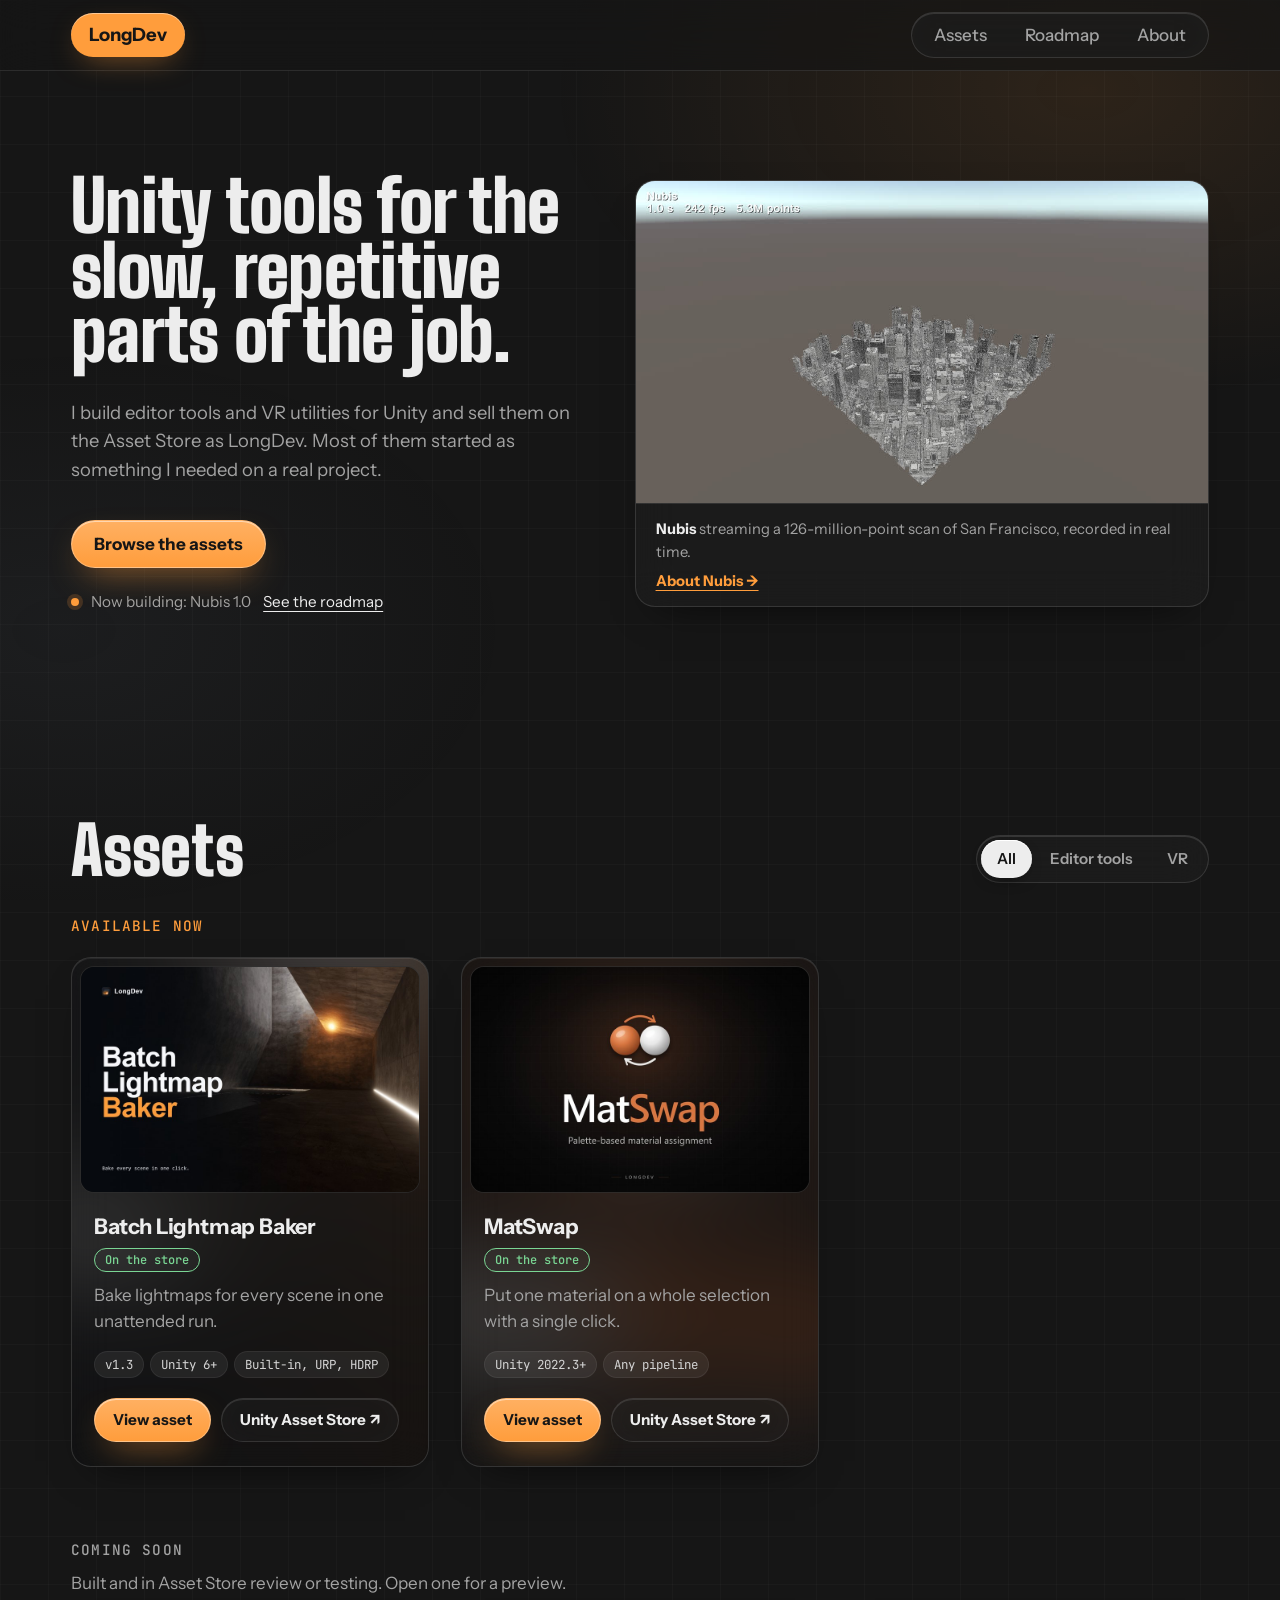
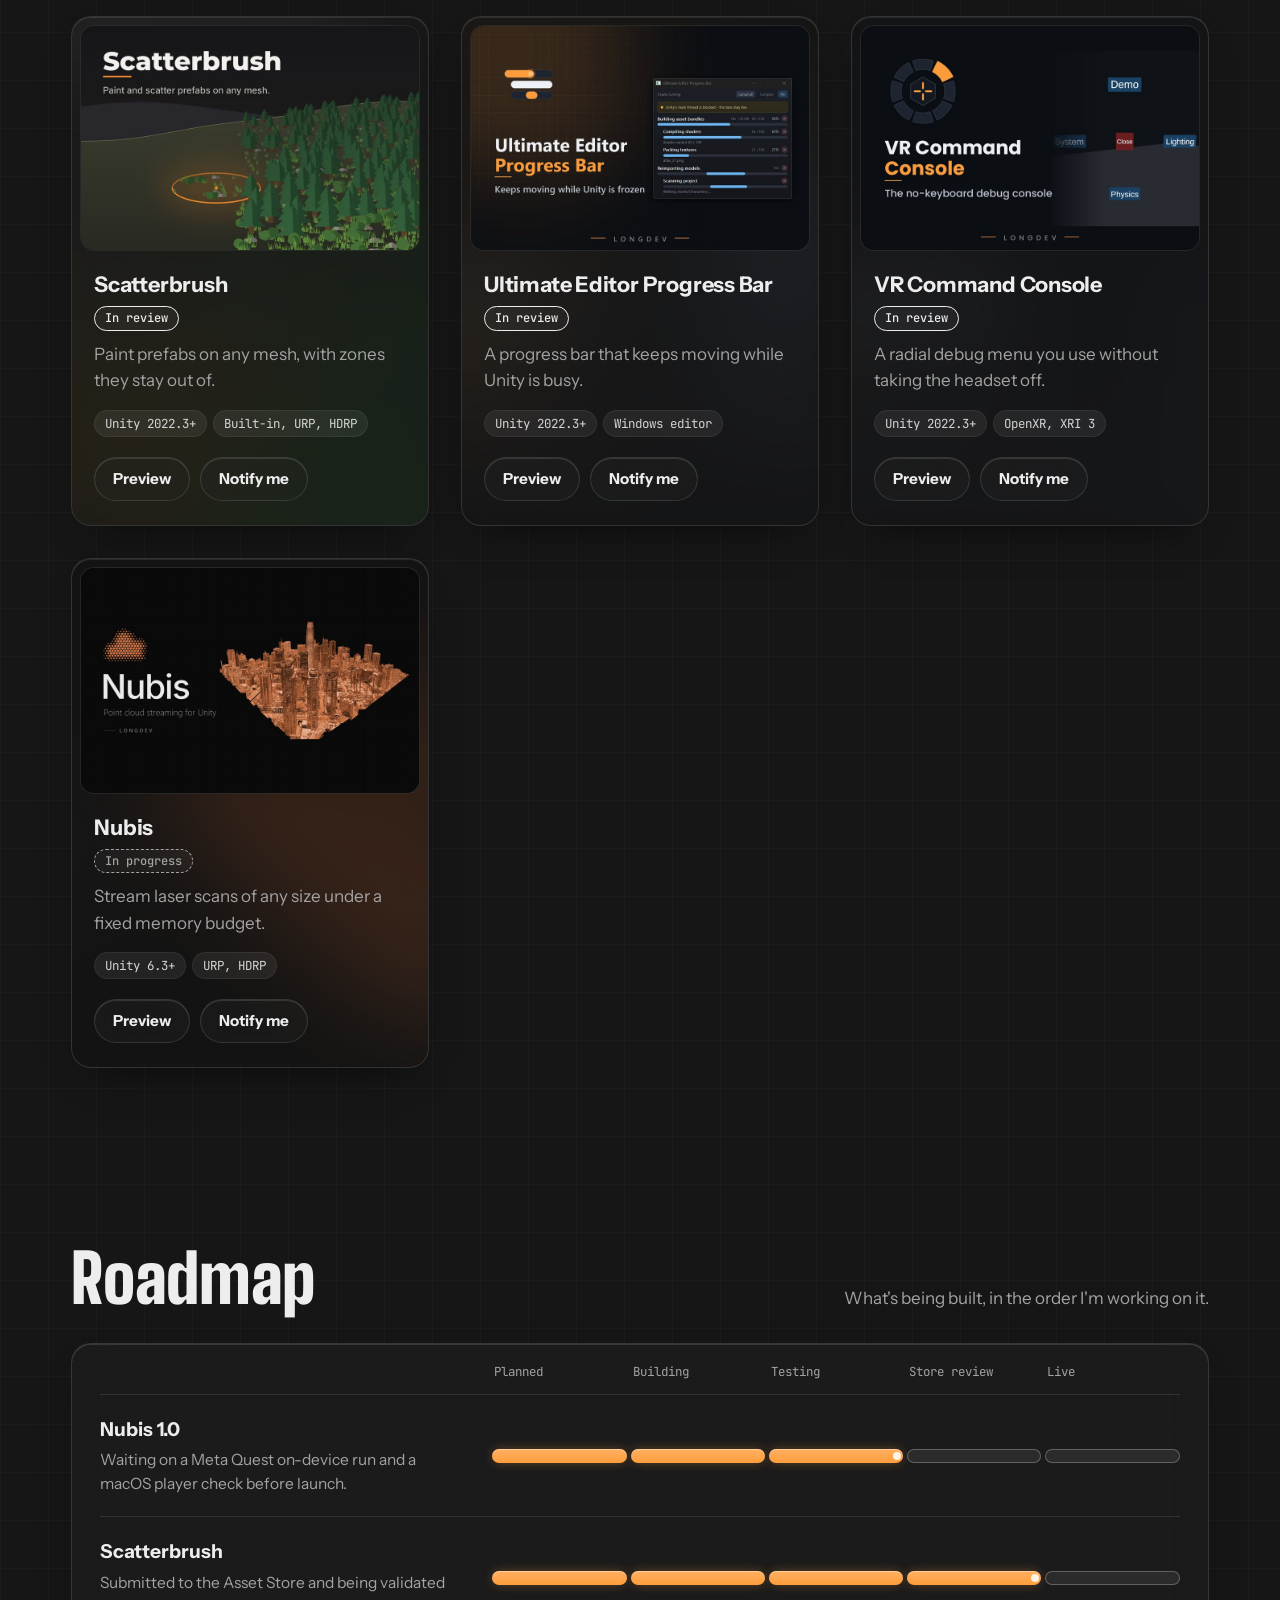
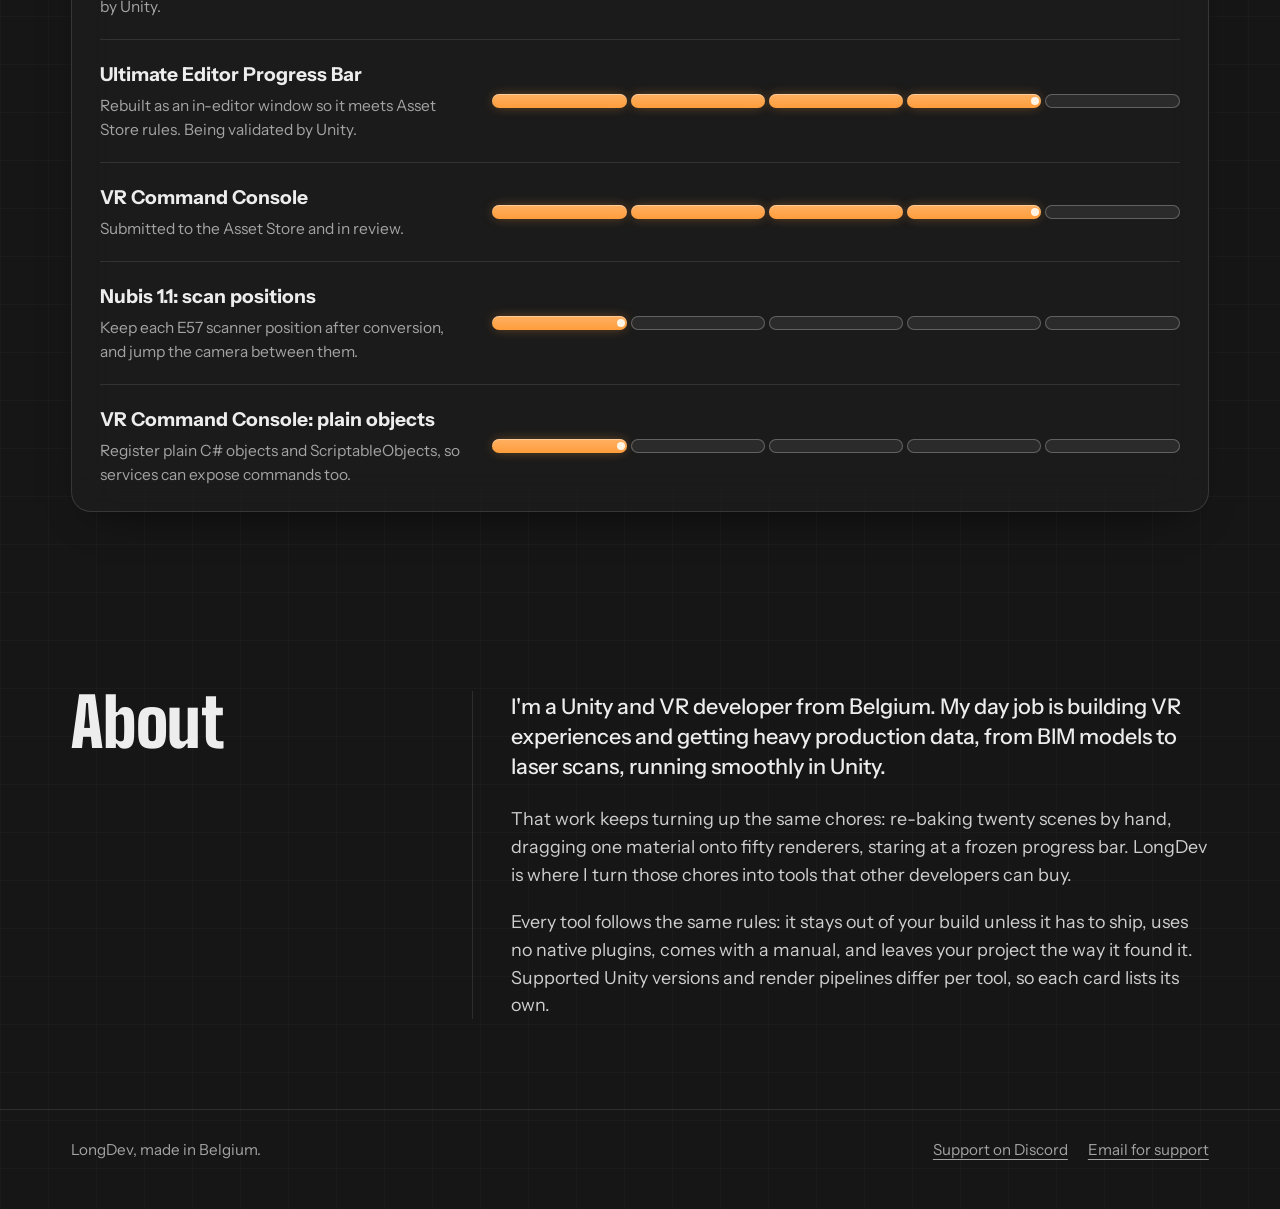
==== commit 00d53198: "Keep the asset grid working when a cached older page loads the new script GitHub Pages lets browsers" ====
--- a/index.html
+++ b/index.html
@@ -17,7 +17,8 @@
   <link rel="preconnect" href="https://fonts.googleapis.com">
   <link rel="preconnect" href="https://fonts.gstatic.com" crossorigin>
   <link href="https://fonts.googleapis.com/css2?family=Big+Shoulders+Display:wght@800;900&family=Instrument+Sans:wght@400..700&family=JetBrains+Mono:wght@400;500&display=swap" rel="stylesheet">
-  <link rel="stylesheet" href="styles.css">
+  <!-- ?v= keeps the HTML, CSS and scripts in step through browser caches: bump it on every change to them. -->
+  <link rel="stylesheet" href="styles.css?v=3">
 </head>
 <body>
   <a class="skip" href="#assets">Skip to assets</a>
@@ -93,7 +94,7 @@
     </div>
   </footer>
 
-  <script src="data.js"></script>
-  <script src="main.js"></script>
+  <script src="data.js?v=3"></script>
+  <script src="main.js?v=3"></script>
 </body>
 </html>
